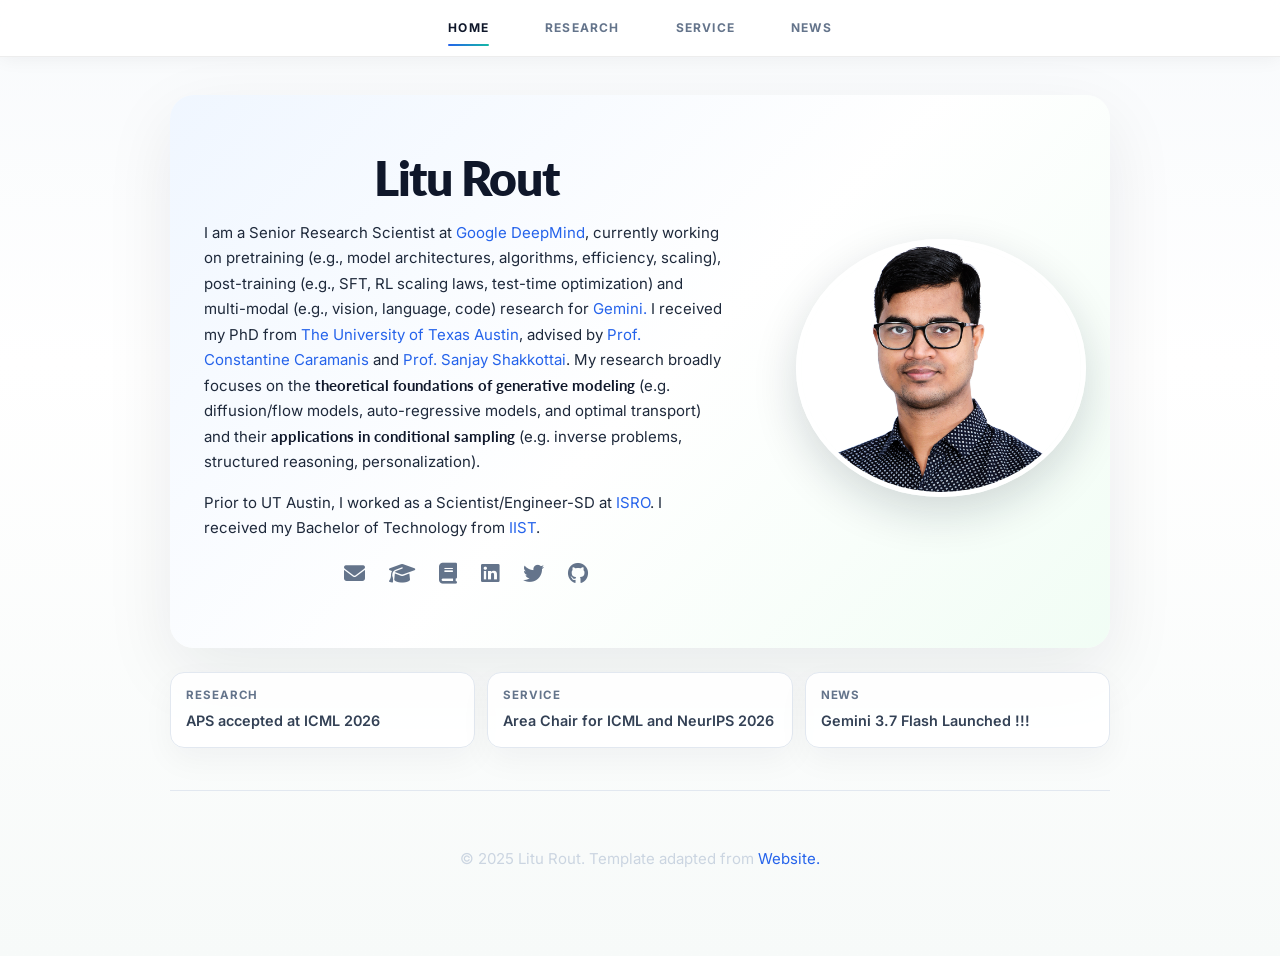
==== index.html @ 1e0fd2c2 "Update news section to remove Gemini link Removed hyperlink from news section in index.html." ====
<!DOCTYPE HTML>
<html lang="en">

<head>
  <meta http-equiv="Content-Type" content="text/html; charset=UTF-8">
  <title>Litu Rout - UT Austin</title>

  <meta name="author" content="Litu Rout">
  <meta name="viewport" content="width=device-width, initial-scale=1">

  <link rel="stylesheet" type="text/css" href="stylesheet.css">
  <link rel="icon" type="image/jpg" href="images/UT_profile.png">

  <link rel="stylesheet" href="https://cdnjs.cloudflare.com/ajax/libs/font-awesome/6.4.0/css/all.min.css">
  <link rel="preconnect" href="https://fonts.googleapis.com">
  <link rel="preconnect" href="https://fonts.gstatic.com" crossorigin>
  <link
    href="https://fonts.googleapis.com/css2?family=Inter:wght@300;400;500;600;700;800&amp;family=Lato:wght@300;400;700&amp;display=swap"
    rel="stylesheet">

  <style>
    /* === RESET & BASE === */
    html {
      scroll-behavior: smooth;
    }

    body {
      font-family: 'Inter', 'Lato', Verdana, Helvetica, sans-serif;
      padding-top: 65px;
      background:
        linear-gradient(180deg, #f8fafc 0%, #ffffff 38%, #f7faf9 100%);
      color: #1e293b;
      margin: 0;
      line-height: 1.7;
    }

    body,
    td,
    th,
    tr,
    p,
    a,
    li {
      font-family: 'Inter', 'Lato', Verdana, Helvetica, sans-serif;
      font-size: 15px;
    }

    a {
      color: #2563eb;
      text-decoration: none;
      transition: color 0.15s ease;
    }

    a:hover {
      color: #1d4ed8;
      text-decoration: none;
    }

    ::selection {
      background: #bfdbfe;
      color: #0f172a;
    }

    /* === NAVBAR === */
    .navbar {
      background-color: rgba(255, 255, 255, 0.88);
      backdrop-filter: blur(16px);
      -webkit-backdrop-filter: blur(16px);
      position: fixed;
      top: 0;
      width: 100%;
      z-index: 1000;
      border-bottom: 1px solid rgba(0, 0, 0, 0.07);
      display: flex;
      justify-content: center;
      box-shadow: 0 1px 20px rgba(15, 23, 42, 0.06);
    }

    .navbar a {
      display: block;
      color: #64748b;
      text-align: center;
      padding: 18px 28px;
      text-decoration: none;
      font-size: 12px;
      font-weight: 700;
      text-transform: uppercase;
      letter-spacing: 1.2px;
      transition: color 0.2s;
      position: relative;
    }

    .navbar a:hover {
      color: #2563eb;
      background-color: transparent;
      text-decoration: none;
    }

    .navbar a.active {
      color: #0f172a;
    }

    .navbar a.active::after {
      content: "";
      position: absolute;
      left: 28px;
      right: 28px;
      bottom: 10px;
      height: 2px;
      border-radius: 999px;
      background: linear-gradient(90deg, #2563eb, #14b8a6);
    }

    /* === LAYOUT === */
    .container {
      width: 100%;
      max-width: 980px;
      margin: 0 auto;
      padding: 30px 20px;
      box-sizing: border-box;
    }

    .page-section {
      display: none;
    }

    .page-section.active {
      display: block;
      animation: sectionFade 0.18s ease-out;
    }

    @keyframes sectionFade {
      from {
        opacity: 0;
        transform: translateY(6px);
      }

      to {
        opacity: 1;
        transform: translateY(0);
      }
    }

    /* === PROFILE SECTION === */
    #home>table {
      background:
        linear-gradient(135deg, rgba(239, 246, 255, 0.95) 0%, rgba(255, 255, 255, 0.96) 52%, rgba(240, 253, 244, 0.9) 100%);
      border-radius: 24px;
      box-shadow: 0 24px 70px rgba(15, 23, 42, 0.08);
      border: 1px solid rgba(148, 163, 184, 0.24);
      margin-bottom: 52px !important;
      overflow: hidden;
    }

    #home>table td:first-child {
      padding: 42px 34px !important;
    }

    #home>table td:last-child {
      padding: 34px !important;
    }

    .home-recent {
      display: grid;
      grid-template-columns: repeat(3, 1fr);
      gap: 12px;
      margin-top: -28px;
      margin-bottom: 42px;
    }

    .home-recent a {
      background: rgba(255, 255, 255, 0.92);
      border: 1px solid #e2e8f0;
      border-radius: 14px;
      box-shadow: 0 12px 32px rgba(15, 23, 42, 0.045);
      color: #334155;
      display: block;
      font-size: 0.9rem;
      font-weight: 600;
      padding: 13px 15px;
      transition: border-color 0.2s ease, color 0.2s ease, transform 0.2s ease;
    }

    .home-recent a:hover {
      border-color: #bfdbfe;
      color: #1d4ed8;
      transform: translateY(-1px);
    }

    .home-recent span {
      color: #64748b;
      display: block;
      font-size: 0.72rem;
      font-weight: 700;
      letter-spacing: 0.08em;
      margin-bottom: 3px;
      text-transform: uppercase;
    }

    /* === TYPOGRAPHY === */
    heading {
      font-size: 1.45rem;
      font-weight: 800;
      color: #0f172a;
      display: block;
      margin-bottom: 18px;
      padding-bottom: 12px;
      border-bottom: 1px solid #e2e8f0;
      letter-spacing: -0.02em;
      position: relative;
    }

    heading::after {
      content: "";
      position: absolute;
      left: 0;
      bottom: -1px;
      width: 68px;
      height: 3px;
      border-radius: 999px;
      background: linear-gradient(90deg, #2563eb, #14b8a6);
    }

    h3.section-sub {
      margin: 52px 0 18px 0;
      font-size: 0.72rem;
      font-weight: 700;
      color: #64748b;
      text-transform: uppercase;
      letter-spacing: 0.14em;
      border-bottom: 1px solid #e2e8f0;
      padding-bottom: 8px;
    }

    name {
      font-size: 3rem;
      font-weight: 800;
      display: block;
      margin-bottom: 0.22em;
      color: #0f172a;
      letter-spacing: -0.03em;
      line-height: 1.1;
    }

    papertitle {
      font-weight: 700;
      font-size: 1.02rem;
      color: #0f172a;
      line-height: 1.4;
    }

    strong {
      font-size: inherit;
      font-weight: 700;
      color: #0f172a;
    }

    em {
      color: #475569;
      font-style: italic;
    }

    /* === PHOTO === */
    .profile-photo {
      width: 100%;
      max-width: 100%;
      border-radius: 50%;
      box-shadow: 0 16px 45px rgba(15, 23, 42, 0.16);
      border: 5px solid #fff;
      transition: transform 0.3s ease, box-shadow 0.3s ease;
    }

    .profile-photo:hover {
      transform: scale(1.03) rotate(1deg);
      box-shadow: 0 20px 60px rgba(0, 0, 0, 0.2);
    }

    /* === SOCIAL LINKS === */
    .social-links a {
      font-size: 21px;
      margin: 0 10px;
      color: #64748b;
      transition: all 0.2s;
      display: inline-block;
    }

    .social-links a:hover {
      color: #2563eb;
      transform: translateY(-3px);
      text-decoration: none;
    }

    /* === PUBLICATION TABLE === */
    .pub-table {
      border-collapse: separate !important;
      border-spacing: 0 16px !important;
    }

    .pub-table tr {
      background-color: transparent !important;
      box-shadow: none !important;
      transition: transform 0.2s ease;
    }

    .pub-table tr:hover td {
      background-color: #f8fbff;
      border-color: #bfdbfe;
    }

    .pub-table tr:hover {
      transform: translateY(-2px);
    }

    .pub-table td {
      background: rgba(255, 255, 255, 0.94);
      border-top: 1px solid #e2e8f0;
      border-bottom: 1px solid #e2e8f0;
      box-shadow: 0 12px 34px rgba(15, 23, 42, 0.045);
      transition: background-color 0.2s ease, border-color 0.2s ease;
    }

    .pub-table td:first-child {
      border-left: 1px solid #e2e8f0;
      border-radius: 16px 0 0 16px;
    }

    .pub-table td:last-child {
      border-right: 1px solid #e2e8f0;
      border-radius: 0 16px 16px 0;
    }

    .pub-table tr[style*="#ffffd0"] td {
      background: #ffffd0;
      border-color: #fde68a;
      box-shadow: 0 14px 36px rgba(202, 138, 4, 0.11);
    }

    .pub-table tr[style*="#ffffd0"]:hover td {
      background: #fff7b8;
      border-color: #facc15;
    }

    .pub-table td p {
      color: #475569;
      line-height: 1.66;
      margin: 12px 0 0 0;
    }

    .pub-table td a {
      font-weight: 600;
    }

    .pub-table a.pub-link {
      background: #f8fafc;
      border: 1px solid #cbd5e1;
      border-radius: 999px;
      color: #2563eb;
      display: inline-flex;
      font-size: 0.78rem;
      font-weight: 700;
      line-height: 1.1;
      margin: 6px 4px 0 0;
      padding: 5px 10px;
      transition: background-color 0.2s ease, border-color 0.2s ease, color 0.2s ease;
    }

    .pub-table a.pub-link:hover {
      background: #eff6ff;
      border-color: #93c5fd;
      color: #1d4ed8;
    }

    .pub-table td img,
    .pub-table td video {
      width: 100%;
      height: auto;
      border-radius: 12px;
      box-shadow: 0 10px 26px rgba(15, 23, 42, 0.1);
      object-fit: cover;
      display: block;
      transition: transform 0.25s ease, box-shadow 0.25s ease;
    }

    .pub-table tr:hover td img:not(.github-badge),
    .pub-table tr:hover td video {
      transform: scale(1.04);
      box-shadow: 0 6px 24px rgba(0, 0, 0, 0.14);
    }

    /* === GITHUB BADGE FIX === */
    .pub-table td img.github-badge {
      width: auto !important;
      height: 20px !important;
      display: inline-block;
      box-shadow: none !important;
      border-radius: 0;
      vertical-align: middle;
      margin-left: 5px;
      transform: none !important;
    }

    /* === UTILITIES === */
    #more {
      display: none;
    }

    .new-badge {
      display: inline-flex;
      align-items: center;
      color: #ffffff;
      font-weight: 700;
      font-size: 0.7rem;
      background: linear-gradient(135deg, #2563eb, #14b8a6);
      padding: 3px 9px;
      border-radius: 999px;
      letter-spacing: 0.02em;
      line-height: 1.25;
      max-width: 100%;
      white-space: normal;
      box-shadow: 0 6px 18px rgba(37, 99, 235, 0.18);
      vertical-align: baseline;
    }

    .research-note {
      color: #64748b;
      font-size: 0.9rem;
      margin: -6px 0 8px 0;
    }

    .research-note span {
      background: #ffffd0;
      border: 1px solid #fde68a;
      border-radius: 999px;
      color: #854d0e;
      font-size: 0.78rem;
      font-weight: 700;
      padding: 3px 9px;
    }

    #news table:last-of-type {
      background: rgba(255, 255, 255, 0.92);
      border: 1px solid #e2e8f0;
      border-radius: 18px;
      box-shadow: 0 16px 44px rgba(15, 23, 42, 0.055);
    }

    #news ul {
      list-style: none;
      margin: 0;
      padding: 6px 4px 6px 0;
    }

    #news li {
      position: relative;
      min-height: 28px;
      padding: 10px 0 10px 132px;
      border-bottom: 1px solid #edf2f7;
      color: #334155;
    }

    #news li:last-child {
      border-bottom: 0;
    }

    #news li>b:first-of-type {
      position: absolute;
      left: 0;
      top: 12px;
      background: #eef2ff;
      color: #3730a3;
      border: 1px solid #c7d2fe;
      border-radius: 999px;
      font-size: 0.76rem;
      line-height: 1;
      padding: 6px 10px;
      white-space: nowrap;
    }

    #news li>b:not(:first-of-type) {
      position: static;
      background: transparent;
      border: 0;
      color: #0f172a;
      font-size: inherit;
      line-height: inherit;
      padding: 0;
      white-space: normal;
    }

    /* Show More button */
    #myBtn {
      background: transparent !important;
      border: 1.5px solid #2563eb !important;
      color: #2563eb !important;
      cursor: pointer;
      font-weight: 600;
      padding: 5px 18px !important;
      border-radius: 20px;
      margin-left: 20px;
      font-size: 0.82rem;
      letter-spacing: 0.02em;
      transition: all 0.2s;
      font-family: inherit;
    }

    #myBtn:hover {
      background: #2563eb !important;
      color: white !important;
    }

    #service table {
      background: rgba(255, 255, 255, 0.94);
      border: 1px solid #e2e8f0 !important;
      border-radius: 16px;
      box-shadow: 0 12px 34px rgba(15, 23, 42, 0.045);
      overflow: hidden;
    }

    #service table.section-heading-table {
      background: transparent;
      border: 0 !important;
      border-radius: 0;
      box-shadow: none;
      overflow: visible;
    }

    #service ul {
      margin: 0;
    }

    #service li {
      padding: 7px 0;
      border-bottom: 1px solid #edf2f7;
    }

    #service li:last-child {
      border-bottom: 0;
    }

    #service li span {
      color: #475569;
      font-weight: 600;
    }

    /* Scroll offset for fixed navbar */
    #news,
    #publications,
    #service {
      scroll-margin-top: 80px;
    }

    /* Footer */
    .footer {
      text-align: center;
      padding: 40px 0;
      font-size: 0.85rem;
      color: #cbd5e1;
      border-top: 1px solid #e2e8f0;
      margin-top: 40px;
    }

    @media (max-width: 720px) {
      body {
        padding-top: 54px;
      }

      .navbar {
        justify-content: space-around;
      }

      .navbar a {
        padding: 15px 8px;
        font-size: 10px;
        letter-spacing: 0.08em;
      }

      .navbar a.active::after {
        left: 8px;
        right: 8px;
        bottom: 8px;
      }

      .container {
        padding: 22px 14px;
      }

      #home>table,
      #home>table tbody,
      #home>table tr,
      #home>table td {
        display: block;
        width: 100% !important;
        max-width: 100% !important;
        box-sizing: border-box;
      }

      #home>table td:first-child {
        padding: 30px 24px 14px !important;
      }

      #home>table td:last-child {
        padding: 10px 68px 30px !important;
      }

      name {
        font-size: 2.4rem;
      }

      .home-recent {
        grid-template-columns: 1fr;
        margin-top: -20px;
      }

      #news li {
        padding: 42px 0 10px 0;
      }

      #news li>b:first-of-type {
        top: 10px;
      }

      .pub-table,
      .pub-table tbody,
      .pub-table tr,
      .pub-table td {
        display: block;
        width: 100% !important;
        box-sizing: border-box;
      }

      .pub-table td:first-child {
        border-radius: 16px 16px 0 0;
        border-right: 1px solid #e2e8f0;
        border-bottom: 0;
      }

      .pub-table td:last-child {
        border-radius: 0 0 16px 16px;
        border-left: 1px solid #e2e8f0;
        border-top: 0;
      }

      .pub-table td img,
      .pub-table td video {
        max-height: 230px;
        object-fit: contain;
      }
    }
  </style>
</head>

<body>

  <div class="navbar">
    <a href="#home">Home</a>
    <a href="#publications">Research</a>
    <a href="#service">Service</a>
    <a href="#news">News</a>
  </div>

  <div class="container">

    <div id="home" class="page-section">
      <table style="width:100%;border:0px;border-spacing:0px;border-collapse:separate;margin-bottom:40px;">
        <tbody>
          <tr>
            <td style="padding:2.5%;width:63%;vertical-align:middle">
              <p style="text-align:center">
                <name>Litu Rout</name>
              </p>
              <p> I am a Senior Research Scientist at <a href="https://deepmind.google/">Google DeepMind</a>, currently
                working on pretraining (e.g., model architectures, algorithms, efficiency, scaling), post-training (e.g., SFT, RL scaling laws, test-time optimization) and multi-modal
                (e.g.,
                vision, language, code) research for <a href="https://gemini.google.com/app"> Gemini.</a> I received my
                PhD from
                <a href="https://www.utexas.edu/">The University of Texas Austin</a>, advised by <a
                  href="https://caramanis.github.io/"> Prof. Constantine Caramanis </a> and <a
                  href="https://sites.google.com/view/sanjay-shakkottai/home"> Prof. Sanjay Shakkottai</a>. My research
                broadly focuses on the <strong>theoretical foundations of generative modeling</strong> (e.g.
                diffusion/flow models, auto-regressive models, and optimal transport) and their <strong>applications in
                  conditional sampling</strong> (e.g. inverse problems, structured reasoning, personalization).
              </p>

              <p>Prior to UT Austin, I worked as a Scientist/Engineer-SD at <a href="https://www.isro.gov.in/">ISRO</a>.
                I received my Bachelor of Technology from <a href="https://www.iist.ac.in/">IIST</a>.
                <!-- I was fortunate to be advised by <a href="https://sites.google.com/view/ramakrishnasaigorthi/Home"> Prof.
                Rama Krishna Gorthi</a> and <a href="https://www.iist.ac.in/avionics/deepak.mishra"> Prof. Deepak
                Mishra</a> during my undergraduate research. -->
              </p>

              <p style="text-align:center" class="social-links">
                <a href="mailto:litu.rout@utexas.edu" title="Email"><i class="fas fa-envelope"></i></a>
                <a href="https://scholar.google.co.in/citations?hl=en&amp;user=GYy7fWwAAAAJ&amp;view_op=list_works&amp;sortby=pubdate"
                  title="Google Scholar"><i class="fas fa-graduation-cap"></i></a>
                <a href="https://dblp.org/pid/206/6445.html" title="DBLP"><i class="fas fa-book"></i></a>
                <a href="https://www.linkedin.com/in/litu-rout/" title="LinkedIn"><i class="fab fa-linkedin"></i></a>
                <a href="https://x.com/litu_rout_" title="X (Twitter)"><i class="fab fa-twitter"></i></a>
                <a href="https://github.com/LituRout" title="GitHub"><i class="fab fa-github"></i></a>
              </p>
            </td>
            <td style="padding:2.5%;width:40%;max-width:40%">
              <a href="images/litu_rout_web.jpg"><img class="profile-photo" alt="profile photo"
                  src="images/litu_rout_web.jpg"></a>
            </td>
          </tr>
        </tbody>
      </table>
      <div class="home-recent">
        <a href="#publications"><span>Research</span> APS accepted at ICML 2026</a>
        <a href="#service"><span>Service</span> Area Chair for ICML and NeurIPS 2026</a>
        <a href="#news"><span>News</span> Gemini 3.7 Flash Launched !!! </a>
      </div>
    </div>

    <div id="news" class="page-section">
      <table style="width:100%;border:0px;border-spacing:0px;border-collapse:separate;margin-bottom:10px;">
        <tbody>
          <tr>
            <td style="width:100%;vertical-align:middle">
              <heading>News</heading>
            </td>
          </tr>
        </tbody>
      </table>

      <table style="width:100%;border:0px;border-spacing:0px;border-collapse:separate;">
        <tbody>
          <td>
            <ul>
              <li><b>Aug 2026: </b> <a href="https://blog.google/innovation-and-ai/models-and-research/gemini-models/introducing-gemini-3-7-flash/">Gemini 3.7 Flash </a> Launched! Excited to be a core-contributor of the pretraining and post-training team!
              </li>
              <li><b>May 2026: </b> Served as an Area Chair for ICML 2026 and serving as an Area Chair for NeurIPS 2026!
              </li>
              <li><b>Apr 2026: </b> Anchored Discrete Diffusion Posterior Sampling (<a
                  href="https://anchored-discrete-ps.github.io/">APS</a>) accepted at ICML 2026!
              </li>
              <li><b>Feb 2026: </b> New preprints: <a href="https://arxiv.org/pdf/2602.17688">Anchored Code
                  Generation</a> and <a href="https://arxiv.org/pdf/2602.05000">Entropy-Aware Reward Guidance</a>
                appeared on ArXiv!</li>
              <li><b>Oct 2025: </b> New preprint: <a href="https://anchored-discrete-ps.github.io/">Anchored Discrete
                  Diffusion Posterior Sampling</a> appeared on ArXiv!</li>
              <li><b>Sep 2025: </b> Two papers: <a href="https://anchored-diffusion-llm.github.io/">Anchored Diffusion
                  LLM</a> and <a href="">Constrained Posterior Sampling</a> accepted at NeurIPS 2025!</li>
              <li><b>Feb 2025: </b> <a href="https://openreview.net/pdf?id=bnINPG5A32">RB-Modulation</a> selected as an
                <b>Oral (1.8% acceptance ratio)</b> presentation at ICLR 2025!
              </li>
              <li><b>Jan 2025: </b> Three papers accepted at ICLR 2025!</li>

              <span id="dots"></span><span id="more">
                <li><b>Oct 2024:</b> Preprint: Semantic Image Inversion and Editing using Rectified SDEs!</li>
                <li><b>Oct 2024:</b> Preprint: Constrained Posterior Sampling!</li>
                <li><b>Sep 2024: </b> Hugging Face Demo: RB-Modulation released!</li>
                <li><b>May 2024: </b> Preprint: RB-Modulation on ArXiv!</li>
                <li><b>Feb 2024: </b> Beyond First-order Tweedie accepted at CVPR 2024!</li>
                <li><b>Nov 2023: </b> New preprint: Beyond First-order Tweedie!</li>
                <li><b>Sep 2023: </b> PSLD accepted at NeurIPS 2023!</li>
                <li><b>Feb 2023: </b> Paper accepted at COLT 2023.</li>
                <li><b>Feb 2023: </b> New preprint: Theoretical Justification for Image Inpainting.</li>
                <li><b>Jan 2023: </b> Paper accepted at ICLR 2023.</li>
                <li><b>Sep 2022: </b> Received Cockrell School of Engineering Fellowship.</li>
                <li><b>Apr 2022:</b> Presented at ICLR 2022.</li>
                <li><b>Apr 2021:</b> Published in Planetary and Space Science Journal.</li>
                <li><b>Feb 2021:</b> Presented at AAAI 2021.</li>
                <li><b>Dec 2020:</b> Presented at NeurIPS ML4PS workshop.</li>
                <li><b>Sep 2020:</b> Patent granted.</li>
                <li><b>Jun 2020:</b> Presented two papers at CVPR workshop.</li>
                <li><b>Jan 2020:</b> Published ALERT in IEEE TGRS.</li>
                <li><b>Dec 2018:</b> Received INAE Innovative Student Project Award.</li>
              </span>
            </ul>
            <button onclick="myFunction()" id="myBtn">Show More</button>
          </td>
        </tbody>
      </table>
    </div>

    <div id="publications" class="page-section" style="padding-top:20px;">
      <table
        style="width:100%;border:0px;border-spacing:0px;border-collapse:separate;margin-right:auto;margin-left:auto;">
        <tbody>
          <tr>
            <td style="width:100%;vertical-align:middle">
              <heading>Research Publications</heading>
            </td>
          </tr>
        </tbody>
      </table>
      <p class="research-note"><span>Selected</span> Highlighted rows indicate selected or recent papers.</p>

      <h3 class="section-sub">Discrete Diffusion &amp; Large Language Models</h3>

      <table class="pub-table"
        style="width:100%;border:0px;border-spacing:0px;border-collapse:separate;margin-right:auto;margin-left:auto;">
        <tbody>
          <tr style="background-color: #ffffd0; box-shadow: 0 0 20px rgba(0,0,0,0.05);">
            <td style="padding:20px;width:25%;vertical-align:middle">
              <img src='images/aps.png'>
            </td>
            <td style="padding:20px;width:75%;vertical-align:middle">
              <span class="new-badge">ICML</span> &nbsp;
              <a href="https://arxiv.org/pdf/2510.02291">
                <papertitle>Test-Time Anchoring for Discrete Diffusion Posterior Sampling</papertitle>
              </a>
              <br>
              <strong>Litu Rout</strong>, Andreas Lugmayr, Yasamin Jafarian, Srivatsan Varadharajan, Constantine
              Caramanis, Sanjay Shakkottai, and Ira Kemelmacher-Shlizerman
              <br>
              <em>ICML</em>, 2026
              <br>
              <a href="https://anchored-discrete-ps.github.io/">Project Page</a> &nbsp;
              <a href="https://anchored-discrete-ps.github.io/data/aps.pdf">PDF</a> &nbsp;
              <a href="https://arxiv.org/pdf/2510.02291">ArXiv</a> &nbsp;
              <a href="https://github.com/LituRout/APS">Code</a>
              <img class="github-badge" src="https://img.shields.io/github/stars/LituRout/APS?style=social"
                alt="GitHub stars">
              <p>We introduce Anchored Posterior Sampling (APS) for masked diffusion foundation models, built on two key
                innovations: (i) quantized expectation, which provides gradient-like guidance for discrete diffusion
                with purely discrete embedding space, and (ii) anchored remasking, which enables adaptive decoding
                during inference. Our method supports a variety of linear and nonlinear image restoration tasks, as well
                as mask-based garment styling and reference-guided style transfer.</p>
            </td>
          </tr>
          <tr>
            <td style="padding:20px;width:25%;vertical-align:middle">
              <img src='images/ancoder.png'>
            </td>
            <td style="padding:20px;width:75%;vertical-align:middle">
              <a href="https://arxiv.org/pdf/2602.17688">
                <papertitle>AnCoder: Anchored Code Generation via Discrete
                  Diffusion Models</papertitle>
              </a>
              <br>
              Anton Xue<sup>*</sup>, <strong>Litu Rout</strong><sup>*</sup>, Constantine Caramanis, and Sanjay
              Shakkottai
              <br>
              <em>Preprint</em>, 2026 &nbsp; <span style="font-size:0.9em; color:#666;">* Equal contribution</span>
              <br>
              <a href="https://arxiv.org/pdf/2602.17688">ArXiv</a>
              <p>we introduce AnchorTree, a framework that explicitly anchors the diffusion process
                using structured, hierarchical priors native to code. Specifically, AnchorTree uses the
                abstract syntax tree to prioritize resolving syntactically and semantically salient tokens,
                such as keywords (e.g., if, while) and identifiers (e.g., variable names), thereby establishing a
                structural scaffold that guides the remaining generation. We validate this
                framework via AnCoder, a family of models showing that structurally anchored diffusion
                offers a parameter-efficient path to high-quality code generation.</p>
            </td>
          </tr>
          <tr>
            <td style="padding:20px;width:25%;vertical-align:middle">
              <img src='images/entrgi.png'>
            </td>
            <td style="padding:20px;width:75%;vertical-align:middle">
              <a href="https://arxiv.org/pdf/2602.05000">
                <papertitle>EntrGI: Efficient Neural Posterior Sampling via Graphical Inference</papertitle>
              </a>
              <br>
              Atula Tejaswi<sup>*</sup>, <strong>Litu Rout</strong><sup>*</sup>, Constantine Caramanis, Sanjay
              Shakkottai, and Sujay Sanghavi
              <br>
              <em>Preprint</em>, 2026 &nbsp; <span style="font-size:0.9em; color:#666;">* Equal contribution</span>
              <br>
              <a href="https://arxiv.org/pdf/2602.05000">ArXiv</a>
              <p>Reward guidance has been applied to great success in the test-time adaptation of continuous diffusion
                models; it updates each denoising step using the gradients from a downstream reward model. We study
                reward guidance for discretediffusion language models, where one cannot differentiate
                through the natural outputs of the model because they are discrete tokens. To address this issue, we
                introduce EntrGI: Entropy Aware Reward Guidance that dynamically regulates the gradients from the reward
                model.</p>
            </td>
          </tr>
          <tr style="background-color: #ffffd0; box-shadow: 0 0 20px rgba(0,0,0,0.05);">
            <td
              style="padding:20px;width:25%;vertical-align:middle; border-top-left-radius: 12px; border-bottom-left-radius: 12px;">
              <img src='images/adlm.png'>
            </td>
            <td
              style="padding:20px;width:75%;vertical-align:middle; border-top-right-radius: 12px; border-bottom-right-radius: 12px;">
              <span class="new-badge">NeurIPS</span> &nbsp;
              <a href="https://anchored-diffusion-llm.github.io/data/adlm.pdf">
                <papertitle>Anchored Diffusion Language Model</papertitle>
              </a>
              <br>
              <strong>Litu Rout</strong>, Constantine Caramanis, and Sanjay Shakkottai
              <br>
              <em>NeurIPS</em>, 2025
              <br>
              <a href="https://anchored-diffusion-llm.github.io/">Project Page</a> &nbsp;
              <a href="https://anchored-diffusion-llm.github.io/data/adlm.pdf">PDF</a> &nbsp;
              <a href="https://arxiv.org/pdf/2505.18456">ArXiv</a> &nbsp;
              <a href="https://github.com/LituRout/ADLM">Code</a>
              <img class="github-badge" src="https://img.shields.io/github/stars/LituRout/ADLM?style=social"
                alt="GitHub stars">
              <p>Diffusion Language Models (DLMs) promise parallel generation and bidirectional context, yet they
                underperform autoregressive (AR) models in both likelihood modeling and generated text quality. We
                address this issue by introducing Anchored Diffusion Language Model (ADLM), a novel two-stage framework
                that first predicts distributions over important tokens via an anchor network, and then predicts the
                likelihoods of missing tokens conditioned on the anchored predictions.</p>
            </td>
          </tr>
        </tbody>
      </table>

      <h3 class="section-sub">Continuous Diffusion &amp; Rectified Flows</h3>

      <table class="pub-table"
        style="width:100%;border:0px;border-spacing:0px;border-collapse:separate;margin-right:auto;margin-left:auto;">
        <tbody>
          <tr>
            <td style="padding:20px;width:25%;vertical-align:middle">
              <img src='images/almc.png'>
            </td>
            <td style="padding:20px;width:75%;vertical-align:middle">
              <a href="https://arxiv.org/pdf/2508.07631">
                <papertitle>Efficient Approximate Posterior Sampling with Annealed Langevin Monte Carlo</papertitle>
              </a>
              <br>
              Advait Parulekar, <strong>Litu Rout</strong>, Karthikeyan Shanmugam and Sanjay Shakkottai
              <br>
              <em>ICLR</em>, 2026
              <br>
              <a href="https://openreview.net/forum?id=7GrUROKDyW">OpenReview</a> &nbsp;
              <a href="https://arxiv.org/pdf/2508.07631">ArXiv</a>
              <p>Rather than establishing distributional assumptions or restricted settings under which exact posterior
                sampling is tractable, we view this as a more general “tilting” problem of biasing a distribution
                towards a measurement. Under minimal assumptions, we show that one can tractably sample from a
                distribution that is simultaneouslyclose to the posterior of a noised prior in KL divergence and the
                true posterior in Fisher divergence.</p>
            </td>
          </tr>
          <tr>
            <td style="padding:20px;width:25%;vertical-align:middle">
              <img src='images/cps.png'>
            </td>
            <td style="padding:20px;width:75%;vertical-align:middle">
              <a href="https://arxiv.org/pdf/2410.12652">
                <papertitle>Constrained Posterior Sampling: Time Series Generation with Hard Constraints</papertitle>
              </a>
              <br>
              Sai Shankar Narasimhan, Shubhankar Agarwal, <strong>Litu Rout</strong>, Sanjay Shakkottai, and Sandeep
              Chinchali
              <br>
              <em>NeurIPS</em>, 2025
              <br>
              <a href="data/cps.pdf">PDF</a> &nbsp;
              <a href="https://arxiv.org/pdf/2410.12652">ArXiv</a>
              <p>We present Constrained Posterior Sampling (CPS), a scalable diffusion sampling process that generates
                realistic time series samples that belong to a constraint set. Without any additional training, CPS can
                handle a large number of constraints without sacrificing sample quality. We provide a detailed
                theoretical analysis of the effect of modifying the traditional diffusion sampling process with CPS.</p>
            </td>
          </tr>
          <tr style="background-color: #ffffd0; box-shadow: 0 0 20px rgba(0,0,0,0.05);">
            <td
              style="padding:20px;width:25%;vertical-align:middle; border-top-left-radius: 12px; border-bottom-left-radius: 12px;">
              <img src='images/rf-inversion.png'>
            </td>
            <td
              style="padding:20px;width:75%;vertical-align:middle; border-top-right-radius: 12px; border-bottom-right-radius: 12px;">
              <span class="new-badge">ICLR</span> &nbsp;
              <a href="https://rf-inversion.github.io/data/rf-inversion.pdf">
                <papertitle>Semantic Image Inversion and Editing using Rectified Stochastic Differential Equations
                </papertitle>
              </a>
              <br>
              <strong>Litu Rout</strong>, Yujia Chen, Nataniel Ruiz, Constantine Caramanis, Sanjay Shakkottai, and
              Wen-Sheng Chu
              <br>
              <em>ICLR</em>, 2025
              <br>
              <a href="https://openreview.net/forum?id=Hu0FSOSEyS">OpenReview</a> &nbsp;
              <a href="https://rf-inversion.github.io/">Project Page</a> &nbsp;
              <!-- <a href="data/rf-inversion.pdf">PDF</a> &nbsp; -->
              <a href="https://github.com/LituRout/RF-Inversion">Code</a>
              <img class="github-badge" src="https://img.shields.io/github/stars/LituRout/RF-Inversion?style=social"
                alt="GitHub stars">
              &nbsp;
              <a href="https://github.com/logtd/ComfyUI-Fluxtapoz">ComfyUI</a> &nbsp;
              <img class="github-badge" src="https://img.shields.io/github/stars/logtd/ComfyUI-Fluxtapoz?style=social"
                alt="GitHub stars">
              &nbsp;
              <a href="https://x.com/natanielruizg/status/1846248914024124803">Tweet</a>
              <p>We present an efficient inversion method for RF models, including Flux, that requires no additional
                training, latent optimization, prompt tuning, or complex attention processors. We develop a new vector
                field for RF inversion, interpolating between two competing objectives: consistency with a possibly
                corrupted input image, and consistency with the “true” distribution of clean images.</p>
            </td>
          </tr>
          <tr style="background-color: #ffffd0; box-shadow: 0 0 20px rgba(0,0,0,0.05);">
            <td
              style="padding:20px;width:25%;vertical-align:middle; border-top-left-radius: 12px; border-bottom-left-radius: 12px;">
              <img src='images/rb-modulation.png'>
            </td>
            <td
              style="padding:20px;width:75%;vertical-align:middle; border-top-right-radius: 12px; border-bottom-right-radius: 12px;">
              <span class="new-badge">ICLR (Oral)</span> &nbsp;
              <a href="https://rb-modulation.github.io/data/main.pdf">
                <papertitle>RB-Modulation: Training-Free Stylization using Reference-Based Modulation</papertitle>
              </a>
              <br>
              <strong>Litu Rout</strong>, Yujia Chen, Nataniel Ruiz, Abhishek Kumar, Constantine Caramanis, Sanjay
              Shakkottai, and Wen-Sheng Chu
              <br>
              <em>ICLR</em>, 2025
              <br>
              <a href="https://openreview.net/forum?id=bnINPG5A32">OpenReview</a> &nbsp;
              <a href="https://rb-modulation.github.io/">Project Page</a> &nbsp;
              <!-- <a href="https://rb-modulation.github.io/data/main.pdf">PDF</a> &nbsp; -->
              <a href="https://arxiv.org/abs/2405.17401">ArXiv</a> &nbsp;
              <a href="https://github.com/LituRout/RB-Modulation">Code</a>
              <img class="github-badge" src="https://img.shields.io/github/stars/google/RB-Modulation?style=social"
                alt="GitHub stars">
              &nbsp;
              <a href="https://huggingface.co/spaces/fffiloni/RB-Modulation">Demo</a>
              &nbsp;
              <a href="https://x.com/fffiloni/status/1830719360656167096">Tweet</a>
              <p>We introduce Reference-Based Modulation (RB-Modulation), a training-free plug-and-play solution for
                content and style personalization. By incorporating style features into the controller’s terminal cost,
                we modulate the drift field in diffusion models’ reverse dynamics, enabling training-free
                personalization. Further, we propose an Attention Feature Aggregation (AFA) module that decouples
                content from the reference style image.</p>
            </td>
          </tr>
          <tr>
            <td style="padding:20px;width:25%;vertical-align:middle">
              <img src='images/InfillingScore.png'>
            </td>
            <td style="padding:20px;width:75%;vertical-align:middle">
              <a href="https://openreview.net/pdf?id=9QPH1YQCMn">
                <papertitle>Infilling Score: A Pretraining Data Detection Algorithm for Large Language Models
                </papertitle>
              </a>
              <br>
              Negin Raoof, <strong>Litu Rout</strong>, Giannis Daras, Sujay Sanghavi, Constantine Caramanis, Sanjay
              Shakkottai, and Alex Dimakis
              <br>
              <em>ICLR</em>, 2025
              <br>
              <a href="https://openreview.net/pdf?id=9QPH1YQCMn">PDF</a>
              <p>We introduce Infilling Score, a new method for pre-training data detection in Large Language Models
                based on token-level infilling likelihoods. Infilling Score can be computed for autoregressive models
                without re-training using Bayes rule. A naive application of Bayes rule scales linearly with the
                vocabulary size. However, we propose a ratio test-statistic whose computation is invariant to vocabulary
                size.</p>
            </td>
          </tr>
          <tr>
            <td style="padding:20px;width:25%;vertical-align:middle">
              <img src='images/stsl.png'>
            </td>
            <td style="padding:20px;width:75%;vertical-align:middle">
              <a href="https://stsl-inverse-edit.github.io/assets/stsl-inverse-edit-preprint.pdf">
                <papertitle>Beyond First-order Tweedie: Solving Inverse Problems using Latent Diffusion</papertitle>
              </a>
              <br>
              <strong>Litu Rout</strong>, Yujia Chen, Abhishek Kumar, Constantine Caramanis, Sanjay Shakkottai, and
              Wen-Sheng Chu
              <br>
              <em>CVPR</em>, 2024
              <br>
              <a href="https://stsl-inverse-edit.github.io/">Project Page</a> &nbsp;
              <a href="data/stsl_camera_ready_cvpr24.pdf">PDF</a> &nbsp;
              <a href="https://arxiv.org/abs/2312.00852">ArXiv</a> &nbsp;
              <a href="https://github.com/LituRout/stsl-inverse-edit">Code</a>
              <img class="github-badge"
                src="https://img.shields.io/github/stars/LituRout/stsl-inverse-edit?style=social" alt="GitHub stars">
              <p>We present an efficient second-order approximation using Tweedie's formula to mitigate the bias
                incurred in the widely used first-order samplers. With this method, we devise a surrogate loss function
                to refine the reverse process at every diffusion step to address inverse problems and perform
                high-fidelity text-guided image editing.</p>
            </td>
          </tr>
          <tr style="background-color: #ffffd0; box-shadow: 0 0 20px rgba(0,0,0,0.05);">
            <td
              style="padding:20px;width:25%;vertical-align:middle; border-top-left-radius: 12px; border-bottom-left-radius: 12px;">
              <img src='images/psld.png'>
            </td>
            <td
              style="padding:20px;width:75%;vertical-align:middle; border-top-right-radius: 12px; border-bottom-right-radius: 12px;">
              <span class="new-badge">NeurIPS</span> &nbsp;
              <a href="https://arxiv.org/abs/2307.00619">
                <papertitle>Solving Linear Inverse Problems Provably via Posterior Sampling with Latent Diffusion Models
                </papertitle>
              </a>
              <br>
              <strong>Litu Rout</strong>, Negin Raoof, Giannis Daras, Constantine Caramanis, Alex Dimakis, and Sanjay
              Shakkottai
              <br>
              <em>NeurIPS</em>, 2023
              <br>
              <a href="https://openreview.net/pdf?id=XKBFdYwfRo">OpenReview</a> &nbsp;
              <a href="data/PSLD_Poster_NeurIPS23.pdf">Poster</a> &nbsp;
              <!-- <a href="https://arxiv.org/pdf/2307.00619.pdf">ArXiv</a> &nbsp; -->
              <a href="https://github.com/LituRout/PSLD">Code</a>
              <img class="github-badge" src="https://img.shields.io/github/stars/LituRout/PSLD?style=social"
                alt="GitHub stars">
              &nbsp;
              <a href="https://huggingface.co/spaces/PSLD/PSLD">Demo</a> &nbsp;
              <a href="https://neurips.cc/virtual/2023/poster/71366">Presentation</a> &nbsp;
              <a href="https://x.com/giannis_daras/status/1678903720317186051">Tweet</a>
              <p>Solving inverse problems (e.g. inpainting/deblurring) for general domain images is hard. Magic Eraser
                and other commercial tools use separately trained models for each task. We introduce PSLD, a method that
                uses Stable Diffusion to solve all linear problems without any extra training.</p>
            </td>
          </tr>
          <tr>
            <td style="padding:20px;width:25%;vertical-align:middle">
              <img src='images/repaintplus.png'>
            </td>
            <td style="padding:20px;width:75%;vertical-align:middle">
              <a href="https://arxiv.org/abs/2302.01217">
                <papertitle>A Theoretical Justification for Image Inpainting using Denoising Diffusion Probabilistic
                  Models</papertitle>
              </a>
              <br>
              <strong>Litu Rout</strong>, Advait Parulekar, Constantine Caramanis, and Sanjay Shakkottai
              <br>
              <em>UT Austin Technical Report</em>, 2023
              <br>
              <a href="https://arxiv.org/pdf/2302.01217.pdf">ArXiv</a>
              <p>We provide a theoretical justification for sample recovery using diffusion based image inpainting in a
                linear model setting. Unlike most inpainting algorithms, we prove that diffusion based inpainting
                generalizes well to unseen masks without retraining. Motivated by our analysis, we propose a modified
                RePaint algorithm we call RePaint+ that provably recovers the underlying true sample and enjoys a linear
                rate of convergence.</p>
            </td>
          </tr>
          <tr>
            <td style="padding:20px;width:25%;vertical-align:middle">
              <img src='images/Stop_sign.png'>
            </td>
            <td style="padding:20px;width:75%;vertical-align:middle">
              <a href="https://arxiv.org/pdf/2302.06570.pdf">
                <papertitle>Beyond Uniform Smoothness: A Stopped Analysis of Adaptive SGD</papertitle>
              </a>
              <br>
              Matthew Faw*, <strong>Litu Rout*</strong>, Constantine Caramanis, and Sanjay Shakkottai
              <br>
              <em>COLT</em>, 2023 (* Equal contribution)
              <br>
              <a href="https://arxiv.org/pdf/2302.06570.pdf">ArXiv</a>
              <p>We develop a technique that allows us to prove convergence rates for (L0, L1)-smooth functions without
                assuming uniform bounds on the noise support. The key innovation behind our results is a carefully
                constructed stopping time. This is simultaneously large on average and allows us to decorrelate the
                adaptive stepsizes from the gradients, which is a major challenge in many analyses.</p>
            </td>
          </tr>
        </tbody>
      </table>

      <h3 class="section-sub">Optimal Transport</h3>

      <table class="pub-table"
        style="width:100%;border:0px;border-spacing:0px;border-collapse:separate;margin-right:auto;margin-left:auto;">
        <tbody>
          <tr style="background-color: #ffffd0; box-shadow: 0 0 20px rgba(0,0,0,0.05);">
            <td
              style="padding:20px;width:25%;vertical-align:middle; border-top-left-radius: 12px; border-bottom-left-radius: 12px;">
              <img src='images/otm.png'>
            </td>
            <td
              style="padding:20px;width:75%;vertical-align:middle; border-top-right-radius: 12px; border-bottom-right-radius: 12px;">
              <span class="new-badge">ICLR</span> &nbsp;
              <a href="https://openreview.net/forum?id=5JdLZg346Lw">
                <papertitle>Generative Modeling with Optimal Transport Maps</papertitle>
              </a>
              <br>
              <strong>Litu Rout</strong>, Alexander Korotin, and Evgeny Burnaev
              <br>
              <em>ICLR</em>, 2022
              <br>
              <a href="https://openreview.net/forum?id=5JdLZg346Lw">OpenReview</a>
              &nbsp; <a href="https://openreview.net/pdf?id=5JdLZg346Lw">PDF</a>
              &nbsp; <a href="https://arxiv.org/pdf/2110.02999.pdf">ArXiv</a>
              &nbsp; <a href="data/OTM_presentation_ICLR2022.pdf">Slides</a>
              &nbsp; <a href="data/OTM_poster_ICLR2022.pdf">Poster</a>
              &nbsp; <a href="https://github.com/LituRout/OptimalTransportModeling">Code</a>
              <img class="github-badge"
                src="https://img.shields.io/github/stars/LituRout/OptimalTransportModeling?style=social"
                alt="GitHub stars">
              <p>While Optimal Transport (OT) cost serves as the loss for popular generative models, we demonstrate that
                the OT map can be used as the generative model itself. Previous analogous approaches consider OT maps as
                generative models only in the latent spaces due to their poor performance in the original
                high-dimensional ambient space. In contrast, we fit OT maps directly in the ambient space, e.g., a space
                of high-dimensional images.</p>
            </td>
          </tr>
          <tr>
            <td style="padding:20px;width:25%;vertical-align:middle">
              <img src='images/hsw.png'>
            </td>
            <td style="padding:20px;width:75%;vertical-align:middle">
              <a href="https://openreview.net/forum?id=CUOaVn6mYEj">
                <papertitle>Hierarchical Sliced Wasserstein Distance</papertitle>
              </a>
              <br>
              Khai Nguyen, Tongzheng Ren, Huy Nguyen, <strong>Litu Rout</strong>, Tan Nguyen, and Nhat Ho
              <br>
              <em>ICLR</em>, 2023
              <br>
              <a href="https://openreview.net/forum?id=CUOaVn6mYEj">OpenReview</a> &nbsp; <a
                href="https://openreview.net/pdf?id=CUOaVn6mYEj">PDF</a> &nbsp; <a
                href="https://arxiv.org/pdf/2209.13570.pdf">ArXiv</a>
              <p>A major concern of Sliced Wasserstein (SW) distance is that it requires a large number of projections
                in high-dimensional settings. To address this concern, we derive projections from a small number of
                bottleneck projections. We introduce Hierachical Radon Transform (HRT) that recursively applies Radon
                Transform (RT). We design Hierarchical Sliced Wasserstein (HSW) distance to estimate the discrepancy
                between measures in high dimensions.</p>
            </td>
          </tr>
          <tr>
            <td style="padding:20px;width:25%;vertical-align:middle">
              <img src='images/ots.png'>
            </td>
            <td style="padding:20px;width:75%;vertical-align:middle">
              <a href="https://arxiv.org/pdf/2202.01116.pdf">
                <papertitle>Unpaired Image Super-Resolution with Optimal Transport Maps</papertitle>
              </a>
              <br>
              Milena Gazdieva*, <strong>Litu Rout*</strong>, Alexander Korotin*, Alexander Filippov, and Evgeny Burnaev
              <br>
              <em>Preprint</em>, 2022 &nbsp; (* Equal contribution)
              <br>
              <a href="https://arxiv.org/pdf/2202.01116.pdf">ArXiv</a>
              <p>First, we prove that GANs with content or identity losses learn optimal transport (OT) maps between
                source and target measures in super-resolution tasks. Second, we empirically demonstrate that these
                learned OT maps are biased and provide an OT solver to recover an unbiased OT map. It provides nearly
                state-of-the-art performance on the unpaired AIM19 benchmark without having to use content or identity
                losses.</p>
            </td>
          </tr>
        </tbody>
      </table>

      <h3 class="section-sub">Generative Adversarial Networks</h3>

      <table class="pub-table"
        style="width:100%;border:0px;border-spacing:0px;border-collapse:separate;margin-right:auto;margin-left:auto;">
        <tbody>
          <tr style="background-color: #ffffd0; box-shadow: 0 0 20px rgba(0,0,0,0.05);">
            <td
              style="padding:20px;width:25%;vertical-align:middle; border-top-left-radius: 12px; border-bottom-left-radius: 12px;">
              <img src='images/gray_scott.png'>
            </td>
            <td
              style="padding:20px;width:75%;vertical-align:middle; border-top-right-radius: 12px; border-bottom-right-radius: 12px;">
              <span class="new-badge">AAAI</span> &nbsp;
              <a href="https://ojs.aaai.org/index.php/AAAI/article/view/17137">
                <papertitle>Why Adversarial Interaction Creates Non-Homogeneous Patterns: A Pseudo-Reaction-Diffusion
                  Model for Turing Instability</papertitle>
              </a>
              <br>
              <strong>Litu Rout</strong>
              <br>
              <em> AAAI </em> (<b>21% acceptance</b>), 2021
              <br>
              <a href="data/aaai21_preprint.pdf">PDF</a> &nbsp;
              <a href="https://arxiv.org/abs/2010.00521">ArXiv</a> &nbsp;
              <a href="data/aaai21_slides.pdf">Slides</a> &nbsp;
              <a href="data/aaai21_poster.pdf">Poster</a> &nbsp;
              <a href="data/aaai21_teaser.mp4">Teaser</a> &nbsp;
              <a
                href="https://slideslive.com/38947721/why-adversarial-interaction-creates-nonhomogeneous-patterns-a-pseudoreactiondiffusion-model-for-turing-instability">Presentation</a>
              <p>In this paper, we intend to demystify an interesting phenomenon: <em>adversarial interaction in GANs
                  creates non-homogeneous equilibrium by inducing Turing instability in a Pseudo-Reaction-Diffusion
                  (PRD) model</em>. This is in contrast to supervised learning where the identical model achieves
                homogeneous equilibrium.</p>
            </td>
          </tr>
          <tr>
            <td style="padding:20px;width:25%;vertical-align:middle">
              <img src='images/fmnist_ker.png'>
            </td>
            <td style="padding:20px;width:75%;vertical-align:middle">
              <a href="https://ml4physicalsciences.github.io/2020/">
                <papertitle>Towards A Pseudo-Reaction-Diffusion Model for Turing Instability in Adversarial Learning
                </papertitle>
              </a>
              <br>
              <strong>Litu Rout</strong>
              <br>
              <em> NeurIPS ML4PS Workshop</em>, 2020
              <br>
              <a href="https://ml4physicalsciences.github.io/2020/files/NeurIPS_ML4PS_2020_1.pdf">PDF</a> &nbsp; <a
                href="https://arxiv.org/abs/2010.00521">ArXiv</a>
              <p>In this study, we observe that a system in which a generator and a discriminator adversarially interact
                with each other exhibits Turing-like patterns in the hidden layer and top layer of the generator.</p>
            </td>
          </tr>
          <tr>
            <td style="padding:20px;width:25%;vertical-align:middle">
              <img src='images/mnist_nta.png'>
            </td>
            <td style="padding:20px;width:75%;vertical-align:middle">
              <a href="https://aisecure-workshop.github.io/amlcvpr2021/">
                <papertitle>Understanding the Role of Adversarial Regularization in Supervised Learning</papertitle>
              </a>
              <br>
              <strong>Litu Rout</strong>
              <br>
              <em>CVPR Adversarial ML Workshop</em>, 2021
              <br>
              <a href="data/cvpr2021_aml_cv.pdf">PDF</a>
              <p>Despite numerous attempts sought to provide empirical evidence of adversarial regularization
                outperforming sole supervision, the theoretical understanding of such phenomena remains elusive. In this
                study, we aim to resolve whether adversarial regularization indeed performs better than sole supervision
                at a fundamental level.</p>
            </td>
          </tr>
          <tr>
            <td style="padding:20px;width:25%;vertical-align:middle">
              <img src='images/alert.png'>
            </td>
            <td style="padding:20px;width:75%;vertical-align:middle">
              <a href="https://ieeexplore.ieee.org/document/8961195">
                <papertitle>ALERT: Adversarial Learning with Expert Regularization using Tikhonov Operator for Missing
                  Band Reconstruction</papertitle>
              </a>
              <br>
              <strong>Litu Rout</strong>
              <br>
              <em>TGRS</em> (<b>impact factor: 5.85</b>), 2020
              <br>
              <a href="https://ieeexplore.ieee.org/document/8961195">PDF</a> &nbsp; <a
                href="data/alert.pdf">Preprint</a>
              <p>In this article, we devise a method, which we call ALERT, to tackle missing band reconstruction. The
                proposed method reconstructs missing band with the sole supervision of spectral and spatial priors.</p>
            </td>
          </tr>
          <tr>
            <td style="padding:20px;width:25%;vertical-align:middle">
              <img src='images/s2a.png'>
            </td>
            <td style="padding:20px;width:75%;vertical-align:middle">
              <a
                href="http://openaccess.thecvf.com/content_CVPRW_2020/html/w11/Rout_S2A_Wasserstein_GAN_With_Spatio-Spectral_Laplacian_Attention_for_Multi-Spectral_Band_CVPRW_2020_paper.html">
                <papertitle>S2A: Wasserstein GAN with Spatio-Spectral Laplacian Attention for Multi-Spectral Band
                  Synthesis</papertitle>
              </a>
              <br>
              <strong>Litu Rout</strong>, Indranil Misra, S Manthira Moorthi, and Debajyoti Dhar
              <br>
              <em>CVPR Earth Vision Workshop, Oral Talk</em>, 2020
              <br>
              <a
                href="http://openaccess.thecvf.com/content_CVPRW_2020/papers/w11/Rout_S2A_Wasserstein_GAN_With_Spatio-Spectral_Laplacian_Attention_for_Multi-Spectral_Band_CVPRW_2020_paper.pdf">PDF</a>
              &nbsp; <a href="https://arxiv.org/abs/2004.03867">ArXiv</a>
              <p>This paper seeks to address synthesis of high resolution multi-spectral satellite imagery using
                adversarial learning. Guided by the discovery of attention mechanism, we regulate the process of band
                synthesis through spatio-spectral Laplacian attention.</p>
            </td>
          </tr>
        </tbody>
      </table>

      <h3 class="section-sub">Satellite Image Processing</h3>

      <table class="pub-table"
        style="width:100%;border:0px;border-spacing:0px;border-collapse:separate;margin-right:auto;margin-left:auto;">
        <tbody>
          <tr>
            <td style="padding:20px;width:25%;vertical-align:middle">
              <img src='images/spoa.png'>
            </td>
            <td style="padding:20px;width:75%;vertical-align:middle">
              <a
                href="http://openaccess.thecvf.com/content_CVPRW_2020/html/w11/Rout_Monte-Carlo_Siamese_Policy_on_Actor_for_Satellite_Image_Super_Resolution_CVPRW_2020_paper.html">
                <papertitle>Monte-Carlo Siamese Policy on Actor for Satellite Image Super Resolution</papertitle>
              </a>
              <br>
              <strong>Litu Rout</strong>, Saumyaa Shah, S Manthira Moorthi, and Debajyoti Dhar
              <br>
              <em>CVPR Earth Vision Workshop, Oral Talk</em>, 2020
              <br>
              <a
                href="http://openaccess.thecvf.com/content_CVPRW_2020/papers/w11/Rout_Monte-Carlo_Siamese_Policy_on_Actor_for_Satellite_Image_Super_Resolution_CVPRW_2020_paper.pdf">PDF</a>
              &nbsp; <a href="https://arxiv.org/abs/2004.03879">ArXiv</a>
              <p>In this study, we propose to parameterize action variables by matrices, and train our policy network
                using Monte-Carlo sampling. We study the implications of parametric action space in a model-free
                environment from theoretical and empirical perspective.</p>
            </td>
          </tr>
          <tr>
            <td style="padding:20px;width:25%;vertical-align:middle">
              <img src='images/phobos.png'>
            </td>
            <td style="padding:20px;width:75%;vertical-align:middle">
              <a href="https://www.sciencedirect.com/journal/planetary-and-space-science">
                <papertitle>Phobos Image Enhancement using Unpaired Multi-Frame Acquisitions from Indian Mars Color
                  Camera </papertitle>
              </a>
              <br>
              Indranil Misra, <strong>Litu Rout</strong>, Sunita Arya, Yatharath Bhateja, S Manthira Moorthi, and
              Debajyoti Dhar
              <br>
              <em> Planetary and Space Science </em>, 2021
              <br>
              <a href="https://www.sciencedirect.com/science/article/abs/pii/S0032063321000544">PDF</a> &nbsp; <a
                href="data/planet.pdf">Preprint</a>
              <p>This paper describes the techniques developed to enhance the Phobos image from MCC multi-frame
                acquisitions using image rectification and topographic data. After incorporating these techniques, the
                final Phobos image appears more representative, spatially enhanced, and has normalized radiometry to
                study its surface features.</p>
            </td>
          </tr>
        </tbody>
      </table>

      <h3 class="section-sub">Visual Object Tracking</h3>

      <table class="pub-table"
        style="width:100%;border:0px;border-spacing:0px;border-collapse:separate;margin-right:auto;margin-left:auto;">
        <tbody>
          <tr>
            <td style="padding:20px;width:25%;vertical-align:middle">
              <img src='images/eccv.png'>
            </td>
            <td style="padding:20px;width:75%;vertical-align:middle">
              <a
                href="http://openaccess.thecvf.com/content_eccv_2018_workshops/w1/html/Kristan_The_sixth_Visual_Object_Tracking_VOT2018_challenge_results_ECCVW_2018_paper.html">
                <papertitle>The tenth visual object tracking vot2018 challenge results</papertitle>
              </a>
              <br>
              Matej Kristan, Ales Leonardis, Jiri Matas, Michael Felsberg, Roman, Pflugfelder, <strong>Litu
                Rout</strong> and others
              <br>
              <em>ECCV VOT Workshop</em>, 2022
              <br>
              <a href="https://link.springer.com/chapter/10.1007/978-3-031-25085-9_25">PDF</a>
              <p>Results of over ninety trackers are presented; many are state-of-the-art trackers published at major
                computer vision conferences or in journals in the recent years.</p>
            </td>
          </tr>
          <tr>
            <td style="padding:20px;width:25%;vertical-align:middle">
              <img src='images/iccv.png'>
            </td>
            <td style="padding:20px;width:75%;vertical-align:middle">
              <a
                href="http://openaccess.thecvf.com/content_ICCVW_2019/html/VOT/Kristan_The_Seventh_Visual_Object_Tracking_VOT2019_Challenge_Results_ICCVW_2019_paper.html">
                <papertitle>The seventh visual object tracking vot2018 challenge results</papertitle>
              </a>
              <br>
              Matej Kristan, Ales Leonardis, Jiri Matas, Michael Felsberg, Roman, Pflugfelder, <strong>Litu
                Rout</strong> and others
              <br>
              <em>ICCV VOT Workshop</em>, 2019
              <br>
              <a
                href="http://openaccess.thecvf.com/content_ICCVW_2019/html/VOT/Kristan_The_Seventh_Visual_Object_Tracking_VOT2019_Challenge_Results_ICCVW_2019_paper.html">PDF</a>
              <p>Results of 81 trackers are presented; many are state-of-the-art trackers published at major computer
                vision conferences or in journals in the recent years.</p>
            </td>
          </tr>
          <tr>
            <td style="padding:20px;width:25%;vertical-align:middle">
              <video muted autoplay loop>
                <source src="images/matrix_crop.mp4" type="video/mp4">
                Your browser does not support the video tag.
              </video>
            </td>
            <td style="padding:20px;width:75%;vertical-align:middle">
              <a href="https://link.springer.com/chapter/10.1007/978-3-030-20890-5_41">
                <papertitle>Learning Rotation Adaptive Correlation Filters in Robust Visual Object Tracking</papertitle>
              </a>
              <br>
              <strong>Litu Rout</strong>, Priya Mariam Raju, Deepak Mishra, and Rama Krishna Gorthi
              <br>
              <em>ACCV</em>, 2018
              <br>
              <a href="https://link.springer.com/chapter/10.1007/978-3-030-20890-5_41">PDF</a> &nbsp; <a
                href="https://arxiv.org/abs/1906.01551">ArXiv</a>
              <p>Here, we propose a robust framework that offers the provision to incorporate illumination and rotation
                invariance in the standard Discriminative Correlation Filter (DCF) formulation. We also supervise the
                detection stage of DCF trackers by eliminating false positives in the convolution response map.</p>
            </td>
          </tr>
          <tr>
            <td style="padding:20px;width:25%;vertical-align:middle">
              <video muted autoplay loop>
                <source src="images/waef_crop.mp4" type="video/mp4">
                Your browser does not support the video tag.
              </video>
            </td>
            <td style="padding:20px;width:75%;vertical-align:middle">
              <a
                href="http://openaccess.thecvf.com/content_eccv_2018_workshops/w1/html/Rout_WAEF_Weighted_Aggregation_with_Enhancement_Filter_for_Visual_Object_Tracking_ECCVW_2018_paper.html">
                <papertitle>WAEF: Weighted Aggregation with Enhancement Filter for Visual Object Tracking</papertitle>
              </a>
              <br>
              <strong>Litu Rout</strong>, Deepak Mishra and Rama Krishna Gorthi
              <br>
              <em>ECCV VOT Workshop</em>, 2018
              <br>
              <a
                href="http://openaccess.thecvf.com/content_eccv_2018_workshops/w1/html/Rout_WAEF_Weighted_Aggregation_with_Enhancement_Filter_for_Visual_Object_Tracking_ECCVW_2018_paper.html">PDF</a>
              <p>This paper discusses a novel approach to regress in temporal domain, based on weighted aggregation of
                distinctive visual features and feature prioritization with entropy estimation in a recursive fashion.
              </p>
            </td>
          </tr>
          <tr>
            <td style="padding:20px;width:25%;vertical-align:middle">
              <video muted autoplay loop>
                <source src="images/wacv_crop.mp4" type="video/mp4">
                Your browser does not support the video tag.
              </video>
            </td>
            <td style="padding:20px;width:75%;vertical-align:middle">
              <a href="https://ieeexplore.ieee.org/document/8354224">
                <papertitle>Rotation Adaptive Visual Object Tracking with Motion Consistency</papertitle>
              </a>
              <br>
              <strong>Litu Rout</strong>, Sidhartha, Deepak Mishra, and Rama Krishna Gorthi
              <br>
              <em>WACV</em>, 2018
              <br>
              <a href="https://ieeexplore.ieee.org/document/8354224">PDF</a> &nbsp; <a
                href="https://arxiv.org/abs/1709.06057">ArXiv</a> &nbsp; <a
                href="https://github.com/LituRout/SiameseFC-DSR">Code</a>
              <p>In this paper, we study the necessity to capture various physical constraints through motion
                consistency which has been demonstrated to improve accuracy, robustness and more importantly rotation
                adaptiveness.</p>
            </td>
          </tr>
          <tr>
            <td style="padding:20px;width:25%;vertical-align:middle">
              <img src='images/mog.png'>
            </td>
            <td style="padding:20px;width:75%;vertical-align:middle">
              <a href="https://link.springer.com/article/10.1007/s12046-019-1100-6">
                <papertitle>Application of image enhancement and mixture of Gaussian approach in combustion research
                </papertitle>
              </a>
              <br>
              <strong>Litu Rout</strong>, Rajesh Sadanandan and Deepak Mishra
              <br>
              <em>Sadhana, Indian Academy of Sciences</em>, 2019
              <br>
              <a href="https://link.springer.com/article/10.1007/s12046-019-1100-6">PDF</a>
              <p>The developed algorithm has been implemented to yield the physically significant chemiluminescence
                emission from hydroxyl radicals in flames from line-of-sight integrated images. The effectiveness of
                this algorithm is highlighted using exemplary OH chemiluminescence images captured from a standard swirl
                stabilized research burner.</p>
            </td>
          </tr>

        </tbody>
      </table>

      <h3 class="section-sub">Patent</h3>
      <table class="pub-table"
        style="width:100%;border:0px;border-spacing:0px;border-collapse:separate;margin-right:auto;margin-left:auto;">
        <tbody>
          <tr>
            <td style="padding:20px;width:25%;vertical-align:middle">
              <img src='images/rf-inversion.png'>
            </td>
            <td style="padding:20px;width:75%;vertical-align:middle">
              <a href="https://patents.google.com/patent/US20260099900A1/en">
                <papertitle>Image inversion and editing using rectified flow neural networks</papertitle>
              </a>
              <br>
              <strong>Litu Rout</strong>, Yujia Chen, Nataniel Ruiz, Wen-Sheng Chu
              <br>
              <em>Google</em>, 2026
              <br>
              Application No. 19349016
              <p>Systems and methods for performing image modification. 
                In particular, the system can, using a rectified flow neural network, 
                perform an image inversion and image editing process to generate a modified image 
                that has been modified according to a conditioning input received by the system.</p>
            </td>
          </tr>
          <tr>
            <td style="padding:20px;width:25%;vertical-align:middle">
              <img src='images/patent.png'>
            </td>
            <td style="padding:20px;width:75%;vertical-align:middle">
              <a href="data/patent_certificate.pdf">
                <papertitle>A Method for Sequential Information Condensation using Fourier Basis</papertitle>
              </a>
              <br>
              <a href="https://en.wikipedia.org/wiki/Tapan_Misra">Tapan Misra</a>, <strong>Litu Rout</strong>
              <br>
              <em>SAC, ISRO</em>, 2020
              <br>
              Patent No. 346206, Application No. 202041004166
              <p>The present embodiment proposes an efficient Fast Fourier Transform (FFT) based hyper-spectral image
                compression technique to store multiple acquisitions over same region of interest and thereby, improve
                Signal to Noise Ratio (SNR) of hyper-spectral images which usually have coarse spatial resolution.</p>
            </td>
          </tr>
        </tbody>
      </table>

      <h3 class="section-sub">Chapters</h3>
      <table class="pub-table"
        style="width:100%;border:0px;border-spacing:0px;border-collapse:separate;margin-right:auto;margin-left:auto;">
        <tbody>
          <tr>
            <td style="padding:20px;width:25%;vertical-align:middle">
              <img src='images/accv_book.png'>
            </td>
            <td style="padding:20px;width:75%;vertical-align:middle">
              <a href="https://www.springer.com/gp/book/9783030208899">
                <papertitle>Learning Rotation Adaptive Correlation Filters in Robust Visual Object Tracking</papertitle>
              </a>
              <br>
              <strong>Litu Rout</strong>, Priya Mariam Raju, Deepak Mishra, and Rama Krishna Gorthi
              <br>
              <em>Computer Vision – ACCV</em>, 2018
              <p>In this chapter, we propose a robust framework that offers the provision to incorporate illumination
                and rotation invariance in the standard Discriminative Correlation Filter (DCF) formulation. We also
                supervise the detection stage of DCF trackers by eliminating false positives in the convolution response
                map.</p>
            </td>
          </tr>
          <tr>
            <td style="padding:20px;width:25%;vertical-align:middle">
              <img src='images/eccv_vot_book.png'>
            </td>
            <td style="padding:20px;width:75%;vertical-align:middle">
              <a href="https://www.springer.com/gp/book/9783030110086">
                <papertitle>WAEF: Weighted Aggregation with Enhancement Filter for Visual Object Tracking</papertitle>
              </a>
              <br>
              <strong>Litu Rout</strong>, Deepak Mishra and Rama Krishna Gorthi
              <br>
              <em>Computer Vision – ECCV Workshops</em>, 2018
              <p>This chapter discusses a novel approach to regress in the temporal domain, based on weighted
                aggregation of distinctive visual features and feature prioritization with entropy estimation in a
                recursive fashion.</p>
            </td>
          </tr>
        </tbody>
      </table>
      <!-- Invited Talks
      <h3 class="section-sub">Invited Talks</h3>
      <table class="pub-table"
        style="width:100%;border:0px;border-spacing:0px;border-collapse:separate;margin-right:auto;margin-left:auto;">
        <tbody>
          <tr>
            <td style="padding:20px;width:25%;vertical-align:middle">
              <div style="position:relative; width:100%; cursor:pointer;">
                <a href="https://www.youtube.com/watch?v=ujIGDOmIlas">
                  <img src="https://img.youtube.com/vi/ujIGDOmIlas/mqdefault.jpg"
                    style="width:100%; border-radius:4px; box-shadow:0 1px 4px rgba(0,0,0,0.1);">
                  <div
                    style="position:absolute; top:50%; left:50%; transform:translate(-50%, -50%); color:white; font-size:40px; opacity:0.9; text-shadow: 0 2px 4px rgba(0,0,0,0.5);">
                    <i class="fas fa-play-circle"></i>
                  </div>
                </a>
              </div>
            </td>
            <td style="padding:20px;width:75%;vertical-align:middle">
              <a href="https://www.youtube.com/watch?v=ujIGDOmIlas&amp;t=0s">
                <papertitle>Guest Lecture: Foundations and Advances in Diffusion Models</papertitle>
              </a>
              <br>
              <strong>Litu Rout</strong>
              <br>
              <em>EE 381V: Diffusion Models for Generative AI, UT Austin</em>
              <br>
              (Course Instructor: <a href="https://sites.google.com/view/sanjay-shakkottai/home">Prof. Sanjay
                Shakkottai</a>)
              <br>
              <a href="https://www.youtube.com/watch?v=ujIGDOmIlas&amp;t=0s">Watch Video</a>
              <p>I delivered a guest lecture in this advanced graduate course, covering the theoretical foundations of
                diffusion models, score-based generative modeling, and their applications in inverse problems.</p>
            </td>
          </tr>
        </tbody>
      </table> -->

    </div>
    <div id="service" class="page-section" style="margin-top:40px; margin-bottom:60px;">
      <table class="section-heading-table"
        style="width:100%;border:0px;border-spacing:0px;border-collapse:separate;margin-bottom:10px;">
        <tbody>
          <tr>
            <td style="width:100%;vertical-align:middle">
              <heading>Service</heading>
            </td>
          </tr>
        </tbody>
      </table>

      <h3 class="section-sub">Area Chair</h3>
      <table style="width:100%; border:0px; border-spacing:0px; border-collapse:separate;">
        <tbody>
          <tr>
            <td style="padding:20px;width:100%;vertical-align:middle">
              <ul style="list-style: none; padding-left: 0; line-height: 1.8;">
                <li><b>NeurIPS</b><span style="float:right;">2026</span></li>
                <li><b>ICML</b><span style="float:right;">2026</span></li>
              </ul>
            </td>
          </tr>
        </tbody>
      </table>
      <h3 class="section-sub">Reviewer</h3>
      <table style="width:100%; border:0px; border-spacing:0px; border-collapse:separate;">
        <tbody>
          <tr>
            <td style="padding:20px;width:100%;vertical-align:middle">
              <ul style="list-style: none; padding-left: 0; line-height: 1.8;">
                <li><b>NeurIPS</b><span style="float:right;">2022, 2023, 2024, 2025</span></li>
                <li><b>ICLR</b><span style="float:right;">2022, 2023, 2024, 2025, 2026</span></li>
                <li><b>ICML</b><span style="float:right;">2022, 2023, 2024, 2025</span></li>
                <li><b>CVPR</b><span style="float:right;">2024, 2025, 2026</span></li>
                <li><b>AAAI</b><span style="float:right;">2022, 2023, 2024, 2025, 2026</span></li>
                <li><b>SIGGRAPH</b><span style="float:right;">2025</span></li>
                <li><b>AISTATS</b><span style="float:right;">2024</span></li>
                <li><b>TMLR</b><span style="float:right;">2024</span></li>
                <li><b>IEEE Transactions on AI</b><span style="float:right;">2025</span></li>
                <li><b>Journal of Machine Learning Research</b><span style="float:right;">2024</span></li>
                <li><b>IEEE Transactions on Medical Imaging</b><span style="float:right;">2024</span></li>
                <li><b>IEEE Transactions on Pattern Analysis and Machine Intelligence</b><span
                    style="float:right;">2026</span></li>
              </ul>
            </td>
          </tr>
        </tbody>
      </table>
    </div>

    <div class="footer">
      <p>&copy; 2025 Litu Rout. Template adapted from <a href="https://github.com/jonbarron/website">Website.</a></p>
    </div>

  </div>
  <script>
    var sectionIds = ["home", "publications", "service", "news"];

    function setActiveSection() {
      var hash = window.location.hash.replace("#", "");
      if (hash === "updates") {
        hash = "news";
      }
      var activeId = sectionIds.indexOf(hash) >= 0 ? hash : "home";

      sectionIds.forEach(function (id) {
        var section = document.getElementById(id);
        var navLink = document.querySelector('.navbar a[href="#' + id + '"]');

        if (section) {
          section.classList.toggle("active", id === activeId);
        }

        if (navLink) {
          navLink.classList.toggle("active", id === activeId);
          if (id === activeId) {
            navLink.setAttribute("aria-current", "page");
          } else {
            navLink.removeAttribute("aria-current");
          }
        }
      });

      window.scrollTo({ top: 0, behavior: "auto" });
    }

    function getVenueBadgeLabel(text) {
      var normalized = text.replace(/\s+/g, " ").trim();
      var venues = ["NeurIPS", "ICLR", "ICML", "CVPR", "ICCV", "ECCV", "AAAI", "COLT", "ACCV", "WACV", "AISTATS", "SIGGRAPH", "TMLR"];
      var venue = venues.find(function (name) {
        return normalized.indexOf(name) >= 0;
      });

      if (!venue) {
        return "";
      }

      if (/workshop/i.test(normalized) && !/TMLR/i.test(venue)) {
        return venue + " Workshop";
      }

      return venue;
    }

    function stylePublicationLinks(detailCell, venue) {
      var afterVenue = false;
      Array.prototype.forEach.call(detailCell.childNodes, function (node) {
        if (node === venue) {
          afterVenue = true;
          return;
        }

        if (!afterVenue || node.nodeType !== 1) {
          return;
        }

        if (node.tagName && node.tagName.toLowerCase() === "a") {
          node.classList.add("pub-link");
        }

        if (node.querySelectorAll) {
          node.querySelectorAll("a").forEach(function (link) {
            link.classList.add("pub-link");
          });
        }
      });
    }

    document.querySelectorAll(".pub-table tr").forEach(function (row) {
      var detailCell = row.querySelector("td:nth-child(2)");
      if (!detailCell) {
        return;
      }

      var venue = detailCell.querySelector("em");
      if (!venue) {
        return;
      }

      stylePublicationLinks(detailCell, venue);

      if (detailCell.querySelector(".new-badge")) {
        return;
      }

      var label = getVenueBadgeLabel(venue.textContent);
      if (!label) {
        return;
      }

      var badge = document.createElement("span");
      badge.className = "new-badge";
      badge.textContent = label;

      var spacer = document.createTextNode(" \u00a0");
      var firstChild = detailCell.firstChild;
      detailCell.insertBefore(spacer, firstChild);
      detailCell.insertBefore(badge, spacer);
    });

    window.addEventListener("hashchange", setActiveSection);
    setActiveSection();

    function myFunction() {
      var dots = document.getElementById("dots");
      var moreText = document.getElementById("more");
      var btnText = document.getElementById("myBtn");

      if (dots.style.display === "none") {
        dots.style.display = "inline";
        btnText.innerHTML = "Show More";
        moreText.style.display = "none";
      } else {
        dots.style.display = "none";
        btnText.innerHTML = "Show Less";
        moreText.style.display = "contents";
      }
    }
  </script>

</body>

</html>
---- stylesheet.css ----
/* latin-ext */
@font-face {
  font-family: 'Lato';
  font-style: italic;
  font-weight: 400;
  src: local('Lato Italic'), local('Lato-Italic'), url(https://fonts.gstatic.com/s/lato/v15/S6u8w4BMUTPHjxsAUi-qNiXg7eU0.woff2) format('woff2');
  unicode-range: U+0100-024F, U+0259, U+1E00-1EFF, U+2020, U+20A0-20AB, U+20AD-20CF, U+2113, U+2C60-2C7F, U+A720-A7FF;
}
/* latin */
@font-face {
  font-family: 'Lato';
  font-style: italic;
  font-weight: 400;
  src: local('Lato Italic'), local('Lato-Italic'), url(https://fonts.gstatic.com/s/lato/v15/S6u8w4BMUTPHjxsAXC-qNiXg7Q.woff2) format('woff2');
  unicode-range: U+0000-00FF, U+0131, U+0152-0153, U+02BB-02BC, U+02C6, U+02DA, U+02DC, U+2000-206F, U+2074, U+20AC, U+2122, U+2191, U+2193, U+2212, U+2215, U+FEFF, U+FFFD;
}
/* latin-ext */
@font-face {
  font-family: 'Lato';
  font-style: italic;
  font-weight: 700;
  src: local('Lato Bold Italic'), local('Lato-BoldItalic'), url(https://fonts.gstatic.com/s/lato/v15/S6u_w4BMUTPHjxsI5wq_FQftx9897sxZ.woff2) format('woff2');
  unicode-range: U+0100-024F, U+0259, U+1E00-1EFF, U+2020, U+20A0-20AB, U+20AD-20CF, U+2113, U+2C60-2C7F, U+A720-A7FF;
}
/* latin */
@font-face {
  font-family: 'Lato';
  font-style: italic;
  font-weight: 700;
  src: local('Lato Bold Italic'), local('Lato-BoldItalic'), url(https://fonts.gstatic.com/s/lato/v15/S6u_w4BMUTPHjxsI5wq_Gwftx9897g.woff2) format('woff2');
  unicode-range: U+0000-00FF, U+0131, U+0152-0153, U+02BB-02BC, U+02C6, U+02DA, U+02DC, U+2000-206F, U+2074, U+20AC, U+2122, U+2191, U+2193, U+2212, U+2215, U+FEFF, U+FFFD;
}
/* latin-ext */
@font-face {
  font-family: 'Lato';
  font-style: normal;
  font-weight: 400;
  src: local('Lato Regular'), local('Lato-Regular'), url(https://fonts.gstatic.com/s/lato/v15/S6uyw4BMUTPHjxAwXiWtFCfQ7A.woff2) format('woff2');
  unicode-range: U+0100-024F, U+0259, U+1E00-1EFF, U+2020, U+20A0-20AB, U+20AD-20CF, U+2113, U+2C60-2C7F, U+A720-A7FF;
}
/* latin */
@font-face {
  font-family: 'Lato';
  font-style: normal;
  font-weight: 400;
  src: local('Lato Regular'), local('Lato-Regular'), url(https://fonts.gstatic.com/s/lato/v15/S6uyw4BMUTPHjx4wXiWtFCc.woff2) format('woff2');
  unicode-range: U+0000-00FF, U+0131, U+0152-0153, U+02BB-02BC, U+02C6, U+02DA, U+02DC, U+2000-206F, U+2074, U+20AC, U+2122, U+2191, U+2193, U+2212, U+2215, U+FEFF, U+FFFD;
}
/* latin-ext */
@font-face {
  font-family: 'Lato';
  font-style: normal;
  font-weight: 700;
  src: local('Lato Bold'), local('Lato-Bold'), url(https://fonts.gstatic.com/s/lato/v15/S6u9w4BMUTPHh6UVSwaPGQ3q5d0N7w.woff2) format('woff2');
  unicode-range: U+0100-024F, U+0259, U+1E00-1EFF, U+2020, U+20A0-20AB, U+20AD-20CF, U+2113, U+2C60-2C7F, U+A720-A7FF;
}
/* latin */
@font-face {
  font-family: 'Lato';
  font-style: normal;
  font-weight: 700;
  src: local('Lato Bold'), local('Lato-Bold'), url(https://fonts.gstatic.com/s/lato/v15/S6u9w4BMUTPHh6UVSwiPGQ3q5d0.woff2) format('woff2');
  unicode-range: U+0000-00FF, U+0131, U+0152-0153, U+02BB-02BC, U+02C6, U+02DA, U+02DC, U+2000-206F, U+2074, U+20AC, U+2122, U+2191, U+2193, U+2212, U+2215, U+FEFF, U+FFFD;
}

a {
  color: #2563eb;
  text-decoration: none;
}

a:focus,
a:hover {
  color: #1d4ed8;
  text-decoration: none;
}

body,
td,
th,
tr,
p,
a {
  font-family: 'Lato', Verdana, Helvetica, sans-serif;
  font-size: 14px
}

strong {
  font-family: 'Lato', Verdana, Helvetica, sans-serif;
  font-size: 14px;
}

heading {
  font-family: 'Lato', Verdana, Helvetica, sans-serif;
  font-size: 22px;
}

papertitle {
  font-family: 'Lato', Verdana, Helvetica, sans-serif;
  font-size: 14px;
  font-weight: 700
}

name {
  font-family: 'Lato', Verdana, Helvetica, sans-serif;
  font-size: 32px;
}

.one {
  width: 160px;
  height: 160px;
  position: relative;
}

.two {
  width: 160px;
  height: 160px;
  position: absolute;
  transition: opacity .2s ease-in-out;
  -moz-transition: opacity .2s ease-in-out;
  -webkit-transition: opacity .2s ease-in-out;
}

.fade {
  transition: opacity .2s ease-in-out;
  -moz-transition: opacity .2s ease-in-out;
  -webkit-transition: opacity .2s ease-in-out;
}

span.highlight {
  background-color: #ffffd0;
}
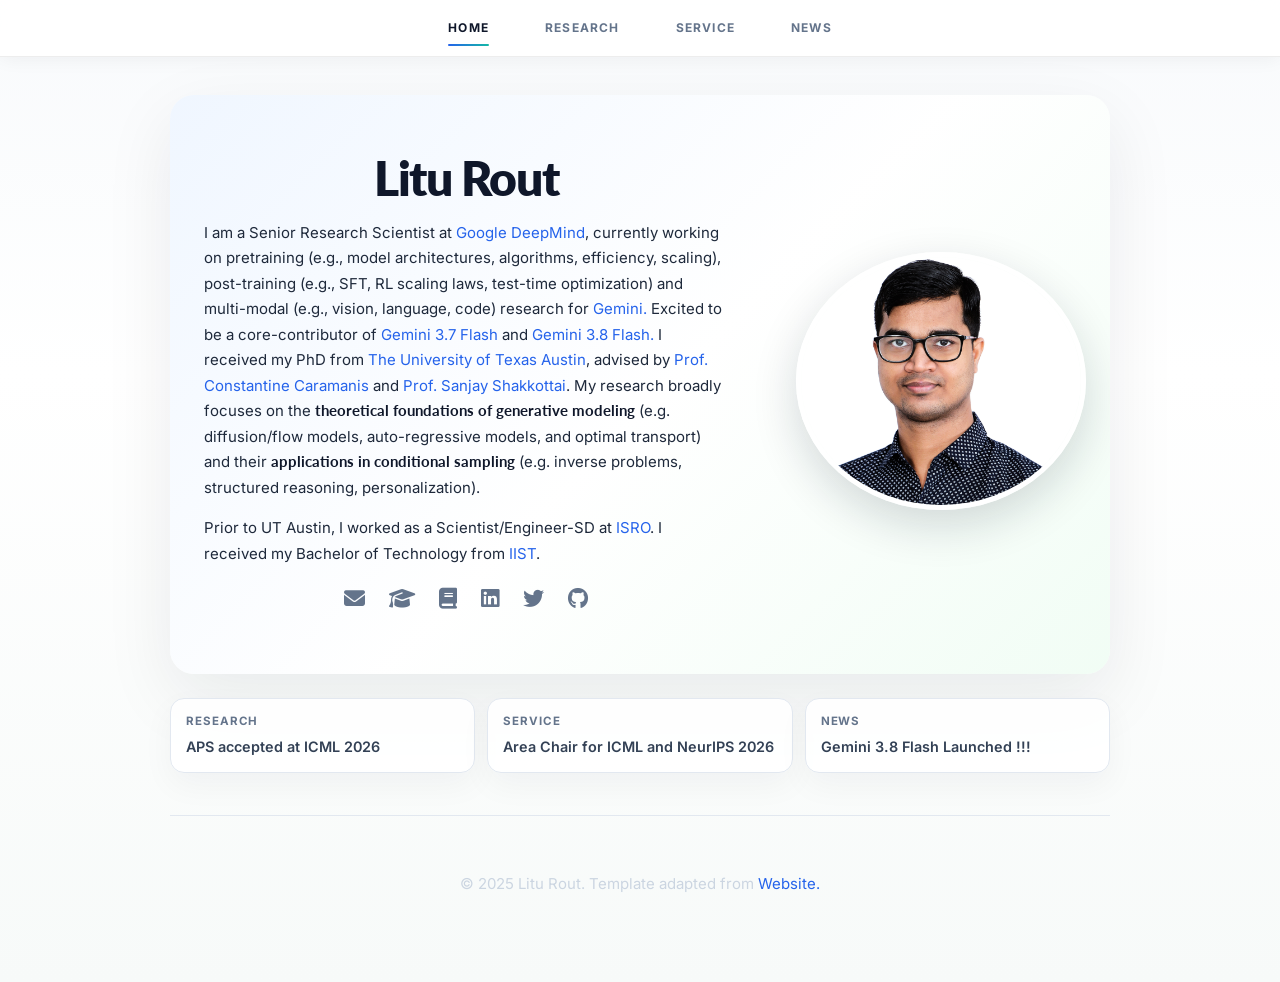
==== commit f021c922: "Revise personal details and news updates Updated personal information and added new achievements rel" ====
--- a/index.html
+++ b/index.html
@@ -668,12 +668,11 @@
               <p style="text-align:center">
                 <name>Litu Rout</name>
               </p>
-              <p> I am a Senior Research Scientist at <a href="https://deepmind.google/">Google DeepMind</a>, currently
-                working on pretraining (e.g., model architectures, algorithms, efficiency, scaling), post-training (e.g., SFT, RL scaling laws, test-time optimization) and multi-modal
-                (e.g.,
-                vision, language, code) research for <a href="https://gemini.google.com/app"> Gemini.</a> I received my
-                PhD from
-                <a href="https://www.utexas.edu/">The University of Texas Austin</a>, advised by <a
+              <p> I am a Senior Research Scientist at <a href="https://deepmind.google/">Google DeepMind</a>, currently working on pretraining (e.g., model architectures, algorithms, efficiency, scaling), post-training (e.g., SFT, RL scaling laws, test-time optimization) and multi-modal
+                (e.g., vision, language, code) research for <a href="https://gemini.google.com/app"> Gemini.</a>
+                Excited to be a core-contributor of <a href="https://blog.google/innovation-and-ai/models-and-research/gemini-models/introducing-gemini-3-7-flash/">Gemini 3.7 Flash </a>
+                and <a href="https://blog.google/innovation-and-ai/models-and-research/gemini-models/3-8-flash-and-3-8-flash-cyber/">Gemini 3.8 Flash. </a>
+                I received my PhD from <a href="https://www.utexas.edu/">The University of Texas Austin</a>, advised by <a
                   href="https://caramanis.github.io/"> Prof. Constantine Caramanis </a> and <a
                   href="https://sites.google.com/view/sanjay-shakkottai/home"> Prof. Sanjay Shakkottai</a>. My research
                 broadly focuses on the <strong>theoretical foundations of generative modeling</strong> (e.g.
@@ -708,7 +707,7 @@
       <div class="home-recent">
         <a href="#publications"><span>Research</span> APS accepted at ICML 2026</a>
         <a href="#service"><span>Service</span> Area Chair for ICML and NeurIPS 2026</a>
-        <a href="#news"><span>News</span> Gemini 3.7 Flash Launched !!! </a>
+        <a href="#news"><span>News</span> Gemini 3.8 Flash Launched !!! </a>
       </div>
     </div>
 
@@ -727,6 +726,8 @@
         <tbody>
           <td>
             <ul>
+              <li><b>Sep 2026: </b> <a href="https://blog.google/innovation-and-ai/models-and-research/gemini-models/3-8-flash-and-3-8-flash-cyber/">Gemini 3.8 Flash </a> Launched! Excited to be a core-contributor of the pretraining and post-training team!
+              </li>
               <li><b>Aug 2026: </b> <a href="https://blog.google/innovation-and-ai/models-and-research/gemini-models/introducing-gemini-3-7-flash/">Gemini 3.7 Flash </a> Launched! Excited to be a core-contributor of the pretraining and post-training team!
               </li>
               <li><b>May 2026: </b> Served as an Area Chair for ICML 2026 and serving as an Area Chair for NeurIPS 2026!
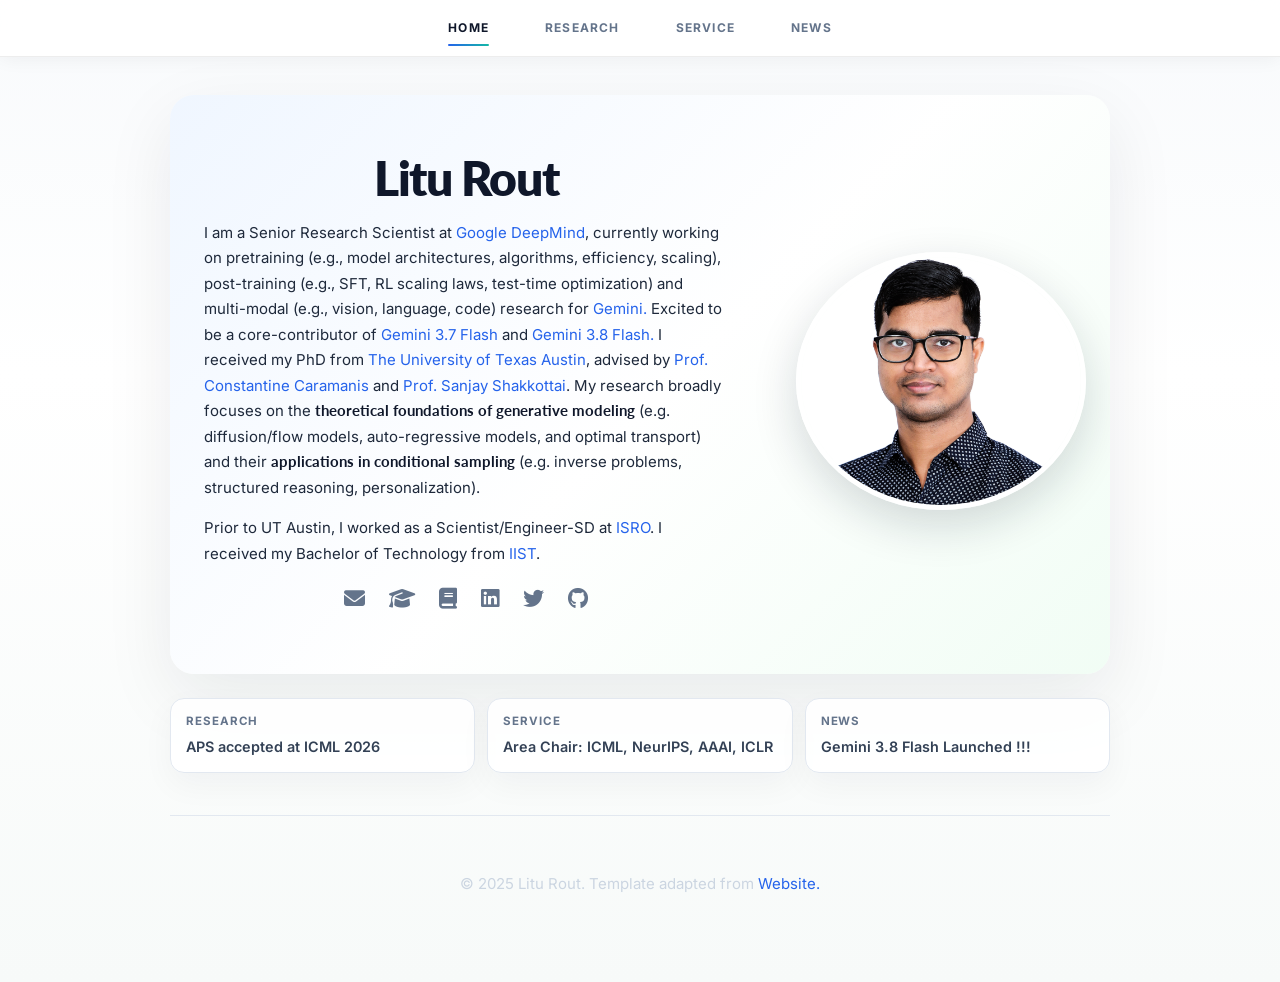
==== commit 504af5a1: "Update area chair details and APEX accepted @NeurIPS Updated service area chair roles and added new " ====
--- a/index.html
+++ b/index.html
@@ -706,7 +706,7 @@
       </table>
       <div class="home-recent">
         <a href="#publications"><span>Research</span> APS accepted at ICML 2026</a>
-        <a href="#service"><span>Service</span> Area Chair for ICML and NeurIPS 2026</a>
+        <a href="#service"><span>Service</span> Area Chair: ICML, NeurIPS, AAAI, ICLR</a>
         <a href="#news"><span>News</span> Gemini 3.8 Flash Launched !!! </a>
       </div>
     </div>
@@ -726,6 +726,10 @@
         <tbody>
           <td>
             <ul>
+              <li><b>Sep 2026: </b> Served as an Area Chair for AAAI 2027 and ICLR 2027!
+              </li>
+              <li><b>Sep 2026: </b> <a href="https://openreview.net/forum?id=HrcMl3Whuk"> Anchored Protein Engineering </a> accepted at NeurIPS 2026!
+              </li>
               <li><b>Sep 2026: </b> <a href="https://blog.google/innovation-and-ai/models-and-research/gemini-models/3-8-flash-and-3-8-flash-cyber/">Gemini 3.8 Flash </a> Launched! Excited to be a core-contributor of the pretraining and post-training team!
               </li>
               <li><b>Aug 2026: </b> <a href="https://blog.google/innovation-and-ai/models-and-research/gemini-models/introducing-gemini-3-7-flash/">Gemini 3.7 Flash </a> Launched! Excited to be a core-contributor of the pretraining and post-training team!
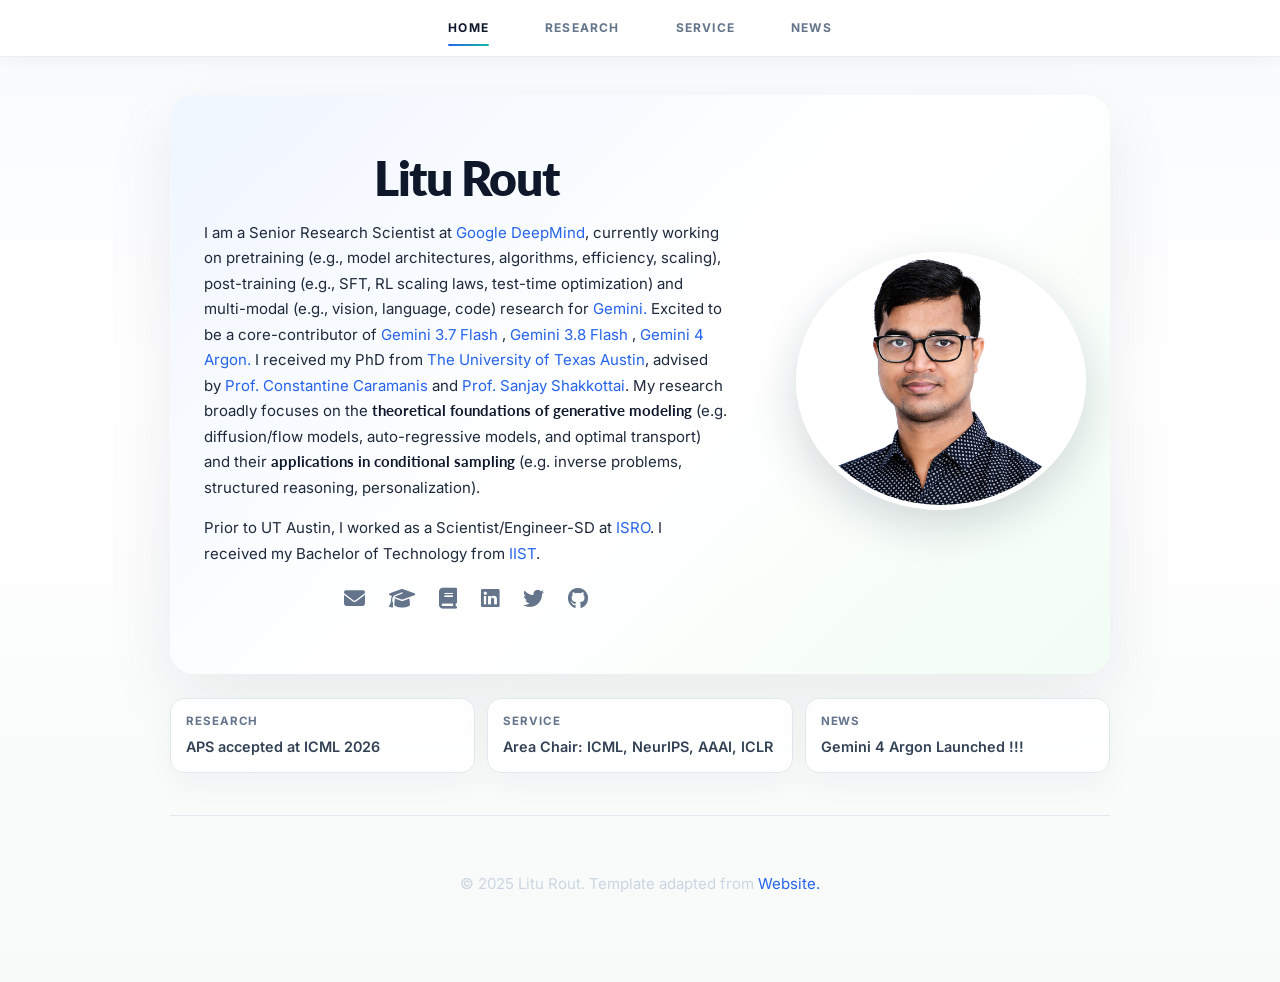
==== commit 488c0288: "Revise contributions and news for Gemini 4 Argon Updated news and contributions related to Gemini mo" ====
--- a/index.html
+++ b/index.html
@@ -670,8 +670,8 @@
               </p>
               <p> I am a Senior Research Scientist at <a href="https://deepmind.google/">Google DeepMind</a>, currently working on pretraining (e.g., model architectures, algorithms, efficiency, scaling), post-training (e.g., SFT, RL scaling laws, test-time optimization) and multi-modal
                 (e.g., vision, language, code) research for <a href="https://gemini.google.com/app"> Gemini.</a>
-                Excited to be a core-contributor of <a href="https://blog.google/innovation-and-ai/models-and-research/gemini-models/introducing-gemini-3-7-flash/">Gemini 3.7 Flash </a>
-                and <a href="https://blog.google/innovation-and-ai/models-and-research/gemini-models/3-8-flash-and-3-8-flash-cyber/">Gemini 3.8 Flash. </a>
+                Excited to be a core-contributor of <a href="https://blog.google/innovation-and-ai/models-and-research/gemini-models/introducing-gemini-3-7-flash/">Gemini 3.7 Flash </a>, <a href="https://blog.google/innovation-and-ai/models-and-research/gemini-models/3-8-flash-and-3-8-flash-cyber/">Gemini 3.8 Flash </a>,
+                <a href="https://blog.google/innovation-and-ai/models-and-research/gemini-models/gemini-4-argon/"> Gemini 4 Argon. </a>
                 I received my PhD from <a href="https://www.utexas.edu/">The University of Texas Austin</a>, advised by <a
                   href="https://caramanis.github.io/"> Prof. Constantine Caramanis </a> and <a
                   href="https://sites.google.com/view/sanjay-shakkottai/home"> Prof. Sanjay Shakkottai</a>. My research
@@ -707,7 +707,7 @@
       <div class="home-recent">
         <a href="#publications"><span>Research</span> APS accepted at ICML 2026</a>
         <a href="#service"><span>Service</span> Area Chair: ICML, NeurIPS, AAAI, ICLR</a>
-        <a href="#news"><span>News</span> Gemini 3.8 Flash Launched !!! </a>
+        <a href="#news"><span>News</span> Gemini 4 Argon Launched !!! </a>
       </div>
     </div>
 
@@ -726,6 +726,8 @@
         <tbody>
           <td>
             <ul>
+              <li><b>Oct 2026: </b> <a href="https://blog.google/innovation-and-ai/models-and-research/gemini-models/gemini-4-argon/"> Gemini 4 Argon </a> Launched! Excited to be a core-contributor of the pretraining team!
+              </li>
               <li><b>Sep 2026: </b> Served as an Area Chair for AAAI 2027 and ICLR 2027!
               </li>
               <li><b>Sep 2026: </b> <a href="https://openreview.net/forum?id=HrcMl3Whuk"> Anchored Protein Engineering </a> accepted at NeurIPS 2026!
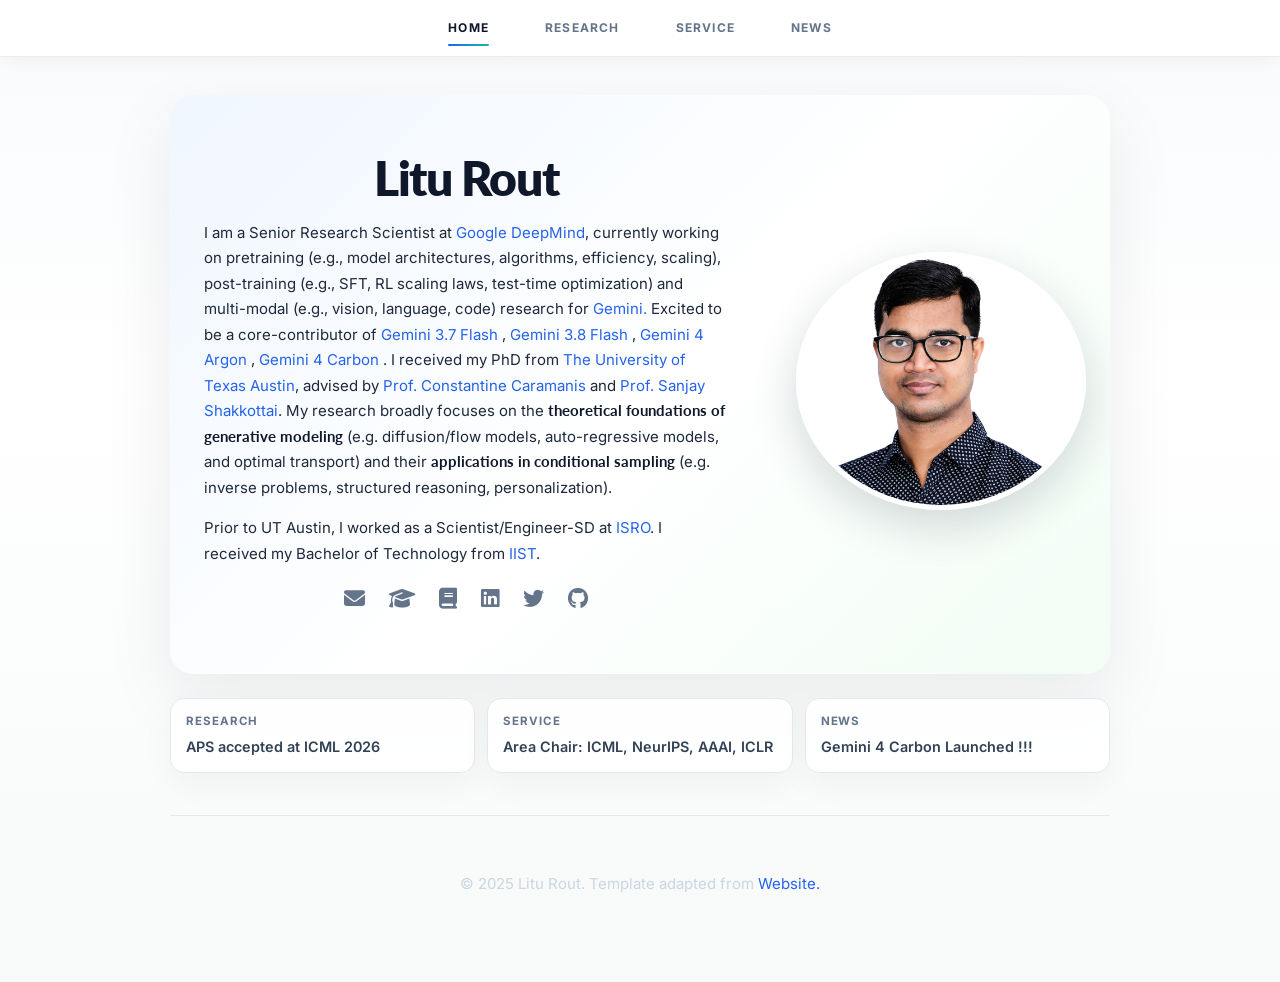
==== commit 50edc880: "Update Gemini 4 references in index.html Add Gemini 4 Carbon launch" ====
--- a/index.html
+++ b/index.html
@@ -671,7 +671,7 @@
               <p> I am a Senior Research Scientist at <a href="https://deepmind.google/">Google DeepMind</a>, currently working on pretraining (e.g., model architectures, algorithms, efficiency, scaling), post-training (e.g., SFT, RL scaling laws, test-time optimization) and multi-modal
                 (e.g., vision, language, code) research for <a href="https://gemini.google.com/app"> Gemini.</a>
                 Excited to be a core-contributor of <a href="https://blog.google/innovation-and-ai/models-and-research/gemini-models/introducing-gemini-3-7-flash/">Gemini 3.7 Flash </a>, <a href="https://blog.google/innovation-and-ai/models-and-research/gemini-models/3-8-flash-and-3-8-flash-cyber/">Gemini 3.8 Flash </a>,
-                <a href="https://blog.google/innovation-and-ai/models-and-research/gemini-models/gemini-4-argon/"> Gemini 4 Argon. </a>
+                <a href="https://blog.google/innovation-and-ai/models-and-research/gemini-models/gemini-4-argon/"> Gemini 4 Argon </a>, <a href="https://blog.google/innovation-and-ai/models-and-research/gemini-models/introducing-gemini-4-carbon/"> Gemini 4 Carbon </a>.
                 I received my PhD from <a href="https://www.utexas.edu/">The University of Texas Austin</a>, advised by <a
                   href="https://caramanis.github.io/"> Prof. Constantine Caramanis </a> and <a
                   href="https://sites.google.com/view/sanjay-shakkottai/home"> Prof. Sanjay Shakkottai</a>. My research
@@ -707,7 +707,7 @@
       <div class="home-recent">
         <a href="#publications"><span>Research</span> APS accepted at ICML 2026</a>
         <a href="#service"><span>Service</span> Area Chair: ICML, NeurIPS, AAAI, ICLR</a>
-        <a href="#news"><span>News</span> Gemini 4 Argon Launched !!! </a>
+        <a href="#news"><span>News</span> Gemini 4 Carbon Launched !!! </a>
       </div>
     </div>
 
@@ -726,6 +726,7 @@
         <tbody>
           <td>
             <ul>
+              <li><b>Oct 2026: </b> <a href="https://blog.google/innovation-and-ai/models-and-research/gemini-models/introducing-gemini-4-carbon/"> Gemini 4 Carbon </a> Launched! Excited to be a core-contributor of the pretraining and post-training team!
               <li><b>Oct 2026: </b> <a href="https://blog.google/innovation-and-ai/models-and-research/gemini-models/gemini-4-argon/"> Gemini 4 Argon </a> Launched! Excited to be a core-contributor of the pretraining team!
               </li>
               <li><b>Sep 2026: </b> Served as an Area Chair for AAAI 2027 and ICLR 2027!
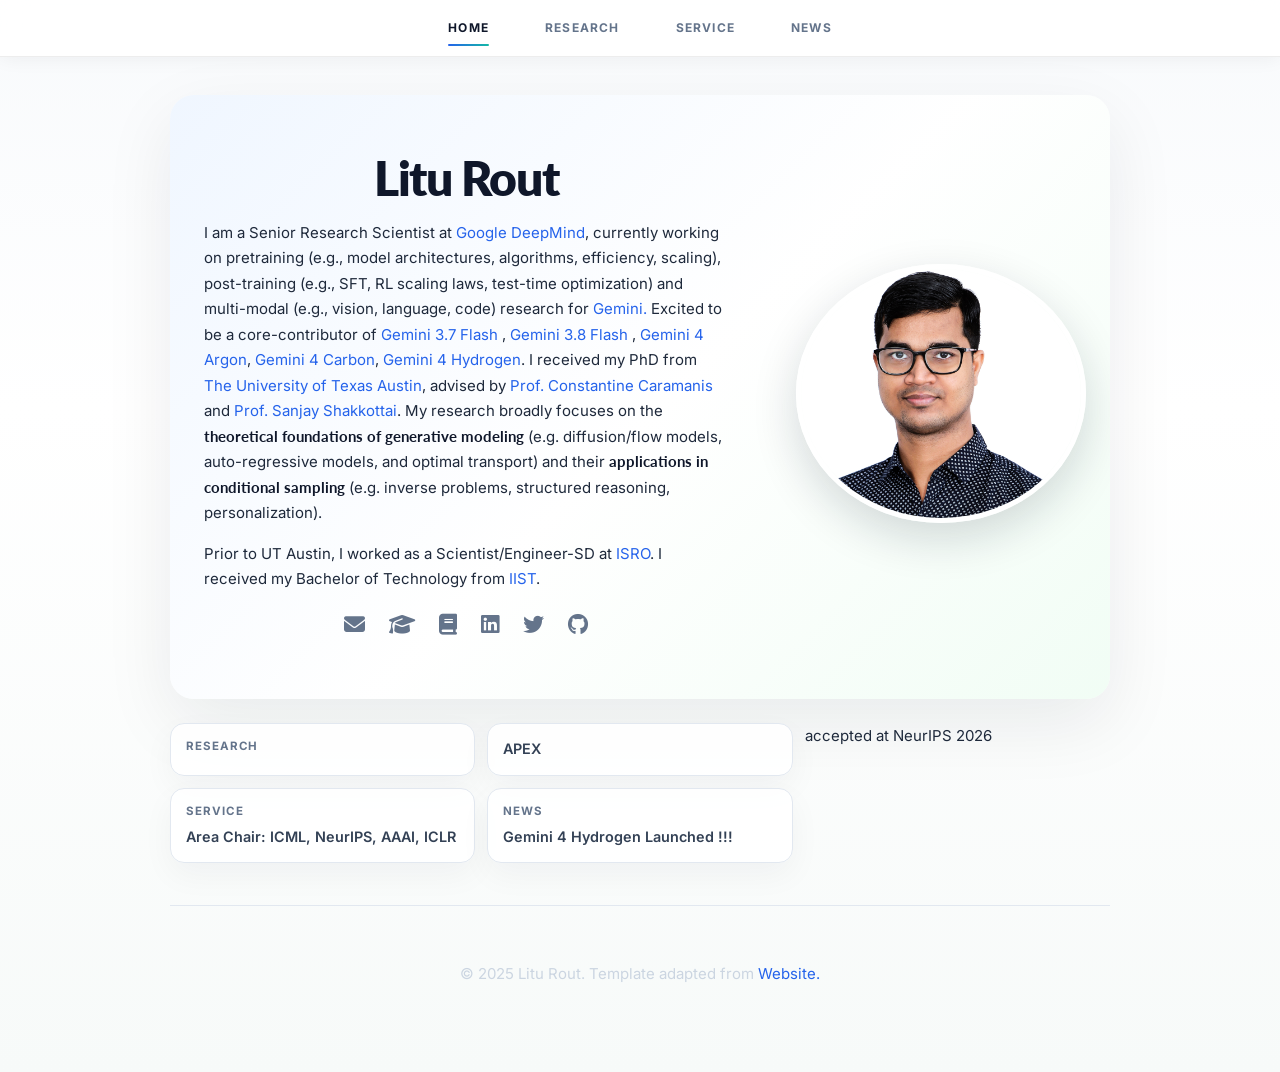
==== commit ac24d43d: "Add Gemini 4 Hydrogen launch" ====
--- a/index.html
+++ b/index.html
@@ -671,7 +671,7 @@
               <p> I am a Senior Research Scientist at <a href="https://deepmind.google/">Google DeepMind</a>, currently working on pretraining (e.g., model architectures, algorithms, efficiency, scaling), post-training (e.g., SFT, RL scaling laws, test-time optimization) and multi-modal
                 (e.g., vision, language, code) research for <a href="https://gemini.google.com/app"> Gemini.</a>
                 Excited to be a core-contributor of <a href="https://blog.google/innovation-and-ai/models-and-research/gemini-models/introducing-gemini-3-7-flash/">Gemini 3.7 Flash </a>, <a href="https://blog.google/innovation-and-ai/models-and-research/gemini-models/3-8-flash-and-3-8-flash-cyber/">Gemini 3.8 Flash </a>,
-                <a href="https://blog.google/innovation-and-ai/models-and-research/gemini-models/gemini-4-argon/"> Gemini 4 Argon </a>, <a href="https://blog.google/innovation-and-ai/models-and-research/gemini-models/introducing-gemini-4-carbon/"> Gemini 4 Carbon </a>.
+                <a href="https://blog.google/innovation-and-ai/models-and-research/gemini-models/gemini-4-argon/"> Gemini 4 Argon</a>, <a href="https://blog.google/innovation-and-ai/models-and-research/gemini-models/introducing-gemini-4-carbon/"> Gemini 4 Carbon</a>, <a href="https://blog.google/innovation-and-ai/models-and-research/gemini-models/introducing-gemini-4-hydrogen/"> Gemini 4 Hydrogen</a>.
                 I received my PhD from <a href="https://www.utexas.edu/">The University of Texas Austin</a>, advised by <a
                   href="https://caramanis.github.io/"> Prof. Constantine Caramanis </a> and <a
                   href="https://sites.google.com/view/sanjay-shakkottai/home"> Prof. Sanjay Shakkottai</a>. My research
@@ -705,9 +705,9 @@
         </tbody>
       </table>
       <div class="home-recent">
-        <a href="#publications"><span>Research</span> APS accepted at ICML 2026</a>
+        <a href="#publications"><span>Research</span> <a href="">APEX</a> accepted at NeurIPS 2026</a>
         <a href="#service"><span>Service</span> Area Chair: ICML, NeurIPS, AAAI, ICLR</a>
-        <a href="#news"><span>News</span> Gemini 4 Carbon Launched !!! </a>
+        <a href="#news"><span>News</span> Gemini 4 Hydrogen Launched !!! </a>
       </div>
     </div>
 
@@ -726,7 +726,10 @@
         <tbody>
           <td>
             <ul>
+              <li><b>Nov 2026: </b> <a href="https://blog.google/innovation-and-ai/models-and-research/gemini-models/introducing-gemini-4-hydrogen/"> Gemini 4 Hydrogen </a> Launched! Excited to be a core-contributor of the pretraining and post-training team!
+              </li>
               <li><b>Oct 2026: </b> <a href="https://blog.google/innovation-and-ai/models-and-research/gemini-models/introducing-gemini-4-carbon/"> Gemini 4 Carbon </a> Launched! Excited to be a core-contributor of the pretraining and post-training team!
+              </li>
               <li><b>Oct 2026: </b> <a href="https://blog.google/innovation-and-ai/models-and-research/gemini-models/gemini-4-argon/"> Gemini 4 Argon </a> Launched! Excited to be a core-contributor of the pretraining team!
               </li>
               <li><b>Sep 2026: </b> Served as an Area Chair for AAAI 2027 and ICLR 2027!
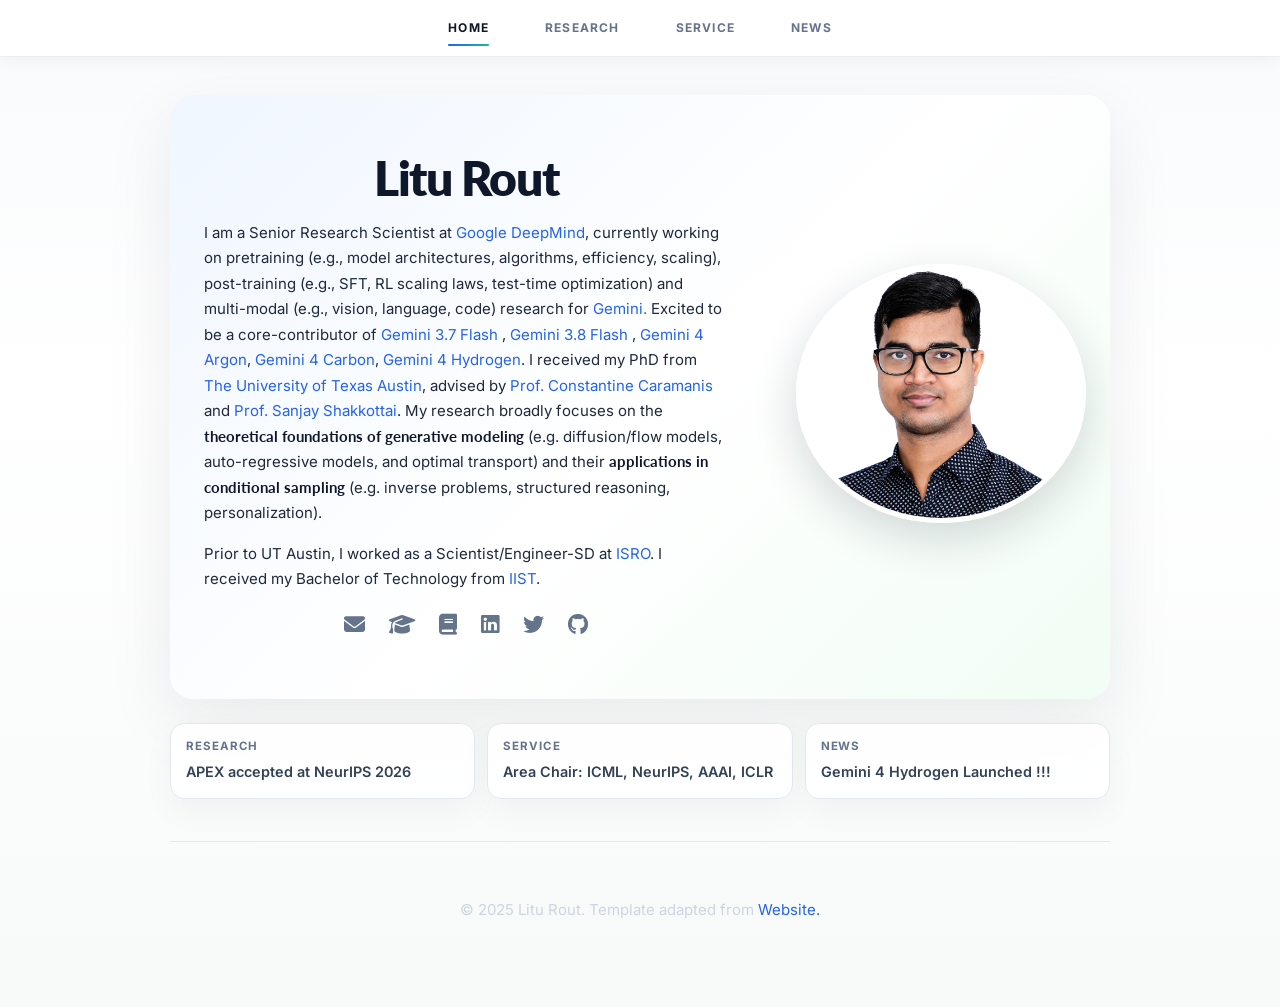
==== commit ccdfdf2b: "Fix HTML anchor tag for APEX publication link" ====
--- a/index.html
+++ b/index.html
@@ -705,7 +705,7 @@
         </tbody>
       </table>
       <div class="home-recent">
-        <a href="#publications"><span>Research</span> <a href="">APEX</a> accepted at NeurIPS 2026</a>
+        <a href="#publications"><span>Research</span> APEX accepted at NeurIPS 2026</a>
         <a href="#service"><span>Service</span> Area Chair: ICML, NeurIPS, AAAI, ICLR</a>
         <a href="#news"><span>News</span> Gemini 4 Hydrogen Launched !!! </a>
       </div>
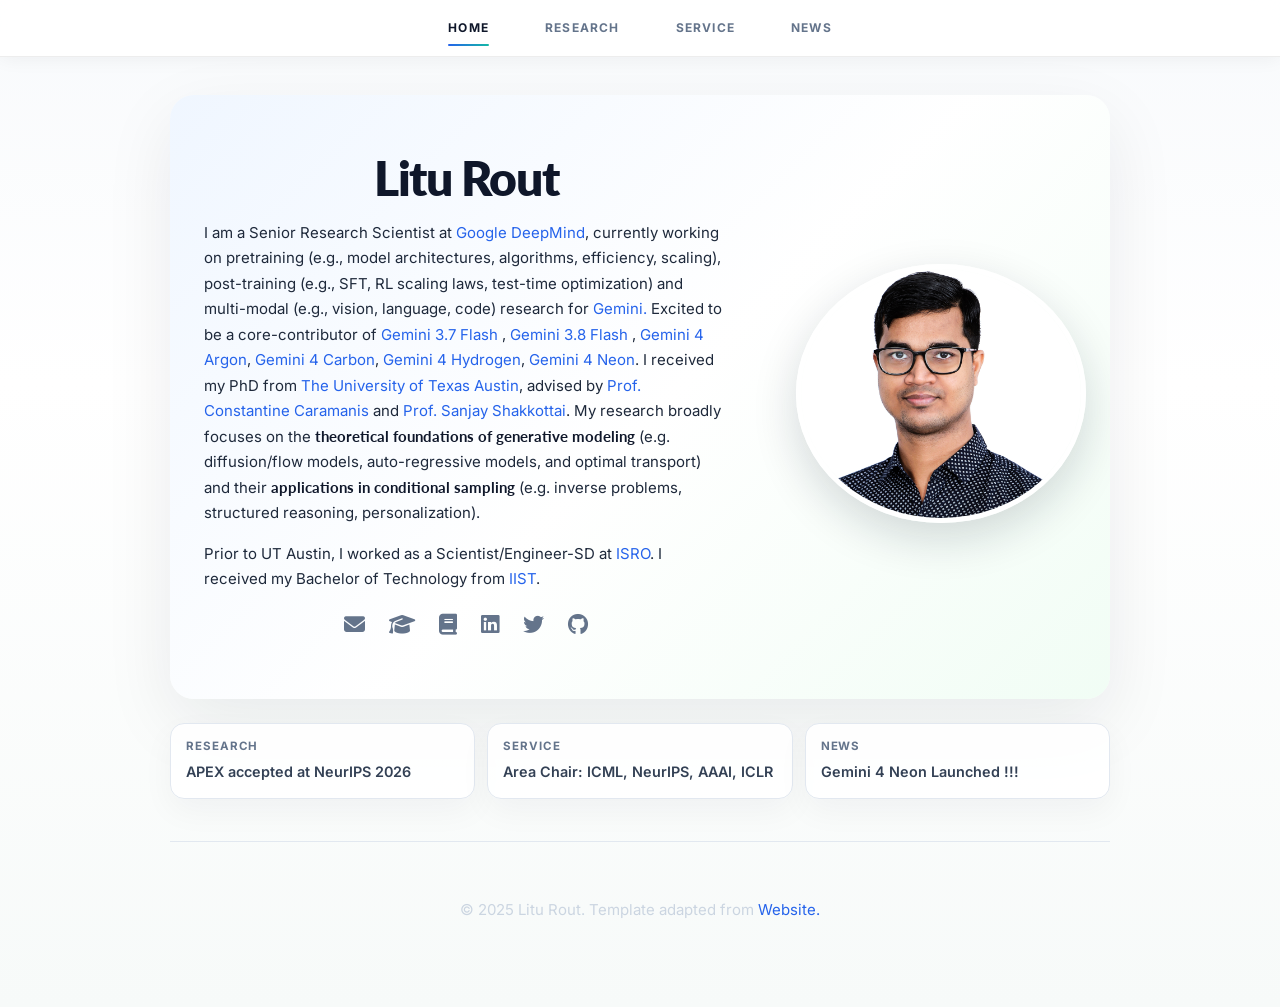
==== commit af9b70fb: "Update news section for Gemini 4 Neon launch Updated the news section to reflect the launch of Gemin" ====
--- a/index.html
+++ b/index.html
@@ -671,7 +671,7 @@
               <p> I am a Senior Research Scientist at <a href="https://deepmind.google/">Google DeepMind</a>, currently working on pretraining (e.g., model architectures, algorithms, efficiency, scaling), post-training (e.g., SFT, RL scaling laws, test-time optimization) and multi-modal
                 (e.g., vision, language, code) research for <a href="https://gemini.google.com/app"> Gemini.</a>
                 Excited to be a core-contributor of <a href="https://blog.google/innovation-and-ai/models-and-research/gemini-models/introducing-gemini-3-7-flash/">Gemini 3.7 Flash </a>, <a href="https://blog.google/innovation-and-ai/models-and-research/gemini-models/3-8-flash-and-3-8-flash-cyber/">Gemini 3.8 Flash </a>,
-                <a href="https://blog.google/innovation-and-ai/models-and-research/gemini-models/gemini-4-argon/"> Gemini 4 Argon</a>, <a href="https://blog.google/innovation-and-ai/models-and-research/gemini-models/introducing-gemini-4-carbon/"> Gemini 4 Carbon</a>, <a href="https://blog.google/innovation-and-ai/models-and-research/gemini-models/introducing-gemini-4-hydrogen/"> Gemini 4 Hydrogen</a>.
+                <a href="https://blog.google/innovation-and-ai/models-and-research/gemini-models/gemini-4-argon/"> Gemini 4 Argon</a>, <a href="https://blog.google/innovation-and-ai/models-and-research/gemini-models/introducing-gemini-4-carbon/"> Gemini 4 Carbon</a>, <a href="https://blog.google/innovation-and-ai/models-and-research/gemini-models/introducing-gemini-4-hydrogen/"> Gemini 4 Hydrogen</a>, <a href="https://blog.google/innovation-and-ai/models-and-research/gemini-models/introducing-gemini-4-neon/"> Gemini 4 Neon</a>.
                 I received my PhD from <a href="https://www.utexas.edu/">The University of Texas Austin</a>, advised by <a
                   href="https://caramanis.github.io/"> Prof. Constantine Caramanis </a> and <a
                   href="https://sites.google.com/view/sanjay-shakkottai/home"> Prof. Sanjay Shakkottai</a>. My research
@@ -707,7 +707,7 @@
       <div class="home-recent">
         <a href="#publications"><span>Research</span> APEX accepted at NeurIPS 2026</a>
         <a href="#service"><span>Service</span> Area Chair: ICML, NeurIPS, AAAI, ICLR</a>
-        <a href="#news"><span>News</span> Gemini 4 Hydrogen Launched !!! </a>
+        <a href="#news"><span>News</span> Gemini 4 Neon Launched !!! </a>
       </div>
     </div>
 
@@ -726,6 +726,8 @@
         <tbody>
           <td>
             <ul>
+              <li><b>Nov 2026: </b> <a href="https://blog.google/innovation-and-ai/models-and-research/gemini-models/introducing-gemini-4-neon/"> Gemini 4 Neon </a> Launched! Excited to be a core-contributor of the pretraining and post-training team!
+              </li>  
               <li><b>Nov 2026: </b> <a href="https://blog.google/innovation-and-ai/models-and-research/gemini-models/introducing-gemini-4-hydrogen/"> Gemini 4 Hydrogen </a> Launched! Excited to be a core-contributor of the pretraining and post-training team!
               </li>
               <li><b>Oct 2026: </b> <a href="https://blog.google/innovation-and-ai/models-and-research/gemini-models/introducing-gemini-4-carbon/"> Gemini 4 Carbon </a> Launched! Excited to be a core-contributor of the pretraining and post-training team!
